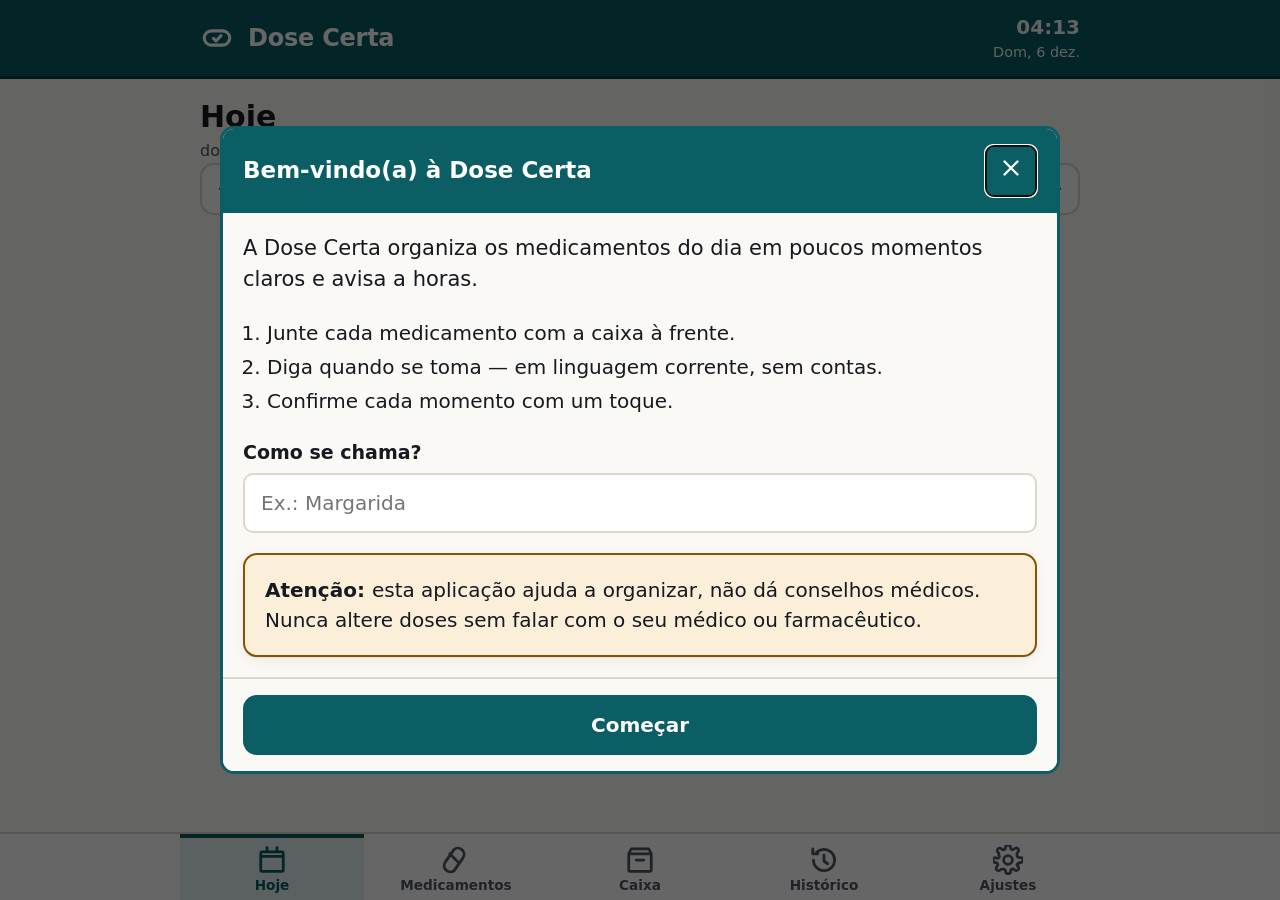
==== dose-certa/dose-certa-ficheiro-unico.html @ 28e6be39 "Renomeia a aplicação para Dose Certa O nome anterior, «A Horas», falava só do lembrete e deixava de " ====
<!doctype html>
<html lang="pt-PT" data-tamanho="grande" data-contraste="normal">
<head>
<meta charset="utf-8">
<meta name="viewport" content="width=device-width, initial-scale=1, viewport-fit=cover">
<title>Dose Certa — os medicamentos certos, à hora certa</title>
<meta name="description" content="Aplicação simples para organizar e lembrar a medicação diária. Feita para quem toma muitos medicamentos. Funciona sem internet e os dados nunca saem do dispositivo.">
<meta name="theme-color" content="#0B5E63">
<meta name="apple-mobile-web-app-capable" content="yes">
<meta name="apple-mobile-web-app-status-bar-style" content="black-translucent">
<meta name="apple-mobile-web-app-title" content="Dose Certa">
<meta name="mobile-web-app-capable" content="yes">
<link rel="icon" href="[data-uri]" type="image/svg+xml">
<style>
/* ==========================================================================
   Dose Certa — folha de estilos
   Desenhada para leitura fácil: texto grande, contraste alto, alvos amplos.
   ========================================================================== */

:root {
  --escala: 20px;

  --fundo: #FBF9F5;
  --superficie: #FFFFFF;
  --superficie-2: #F2EEE7;
  --texto: #16191F;
  --texto-suave: #4E5561;
  --linha: #DDD6CA;

  --marca: #0B5E63;
  --marca-clara: #E3F1F1;
  --marca-escura: #073F43;

  --ok: #1B6E3C;
  --ok-claro: #E1F2E7;
  --aviso: #8A5300;
  --aviso-claro: #FBEFD9;
  --erro: #A32218;
  --erro-claro: #FBE6E4;

  --manha: #C2650B;
  --meio: #1B6E3C;
  --tarde: #14548F;
  --noite: #5B3E9B;

  --raio: 14px;
  --toque: 60px;
  --sombra: 0 1px 2px rgba(20,25,35,.06), 0 4px 14px rgba(20,25,35,.06);
}

html[data-tamanho="normal"] { --escala: 18px; }
html[data-tamanho="grande"] { --escala: 20px; }
html[data-tamanho="enorme"] { --escala: 24px; --toque: 68px; }

html[data-contraste="alto"] {
  --fundo: #000000;
  --superficie: #0E0E0E;
  --superficie-2: #1C1C1C;
  --texto: #FFFFFF;
  --texto-suave: #E4E4E4;
  --linha: #6E6E6E;
  --marca: #FFD400;
  --marca-clara: #2A2400;
  --marca-escura: #FFE457;
  --ok: #4FE07A;
  --ok-claro: #06240F;
  --aviso: #FFC03A;
  --aviso-claro: #2A1F00;
  --erro: #FF8B80;
  --erro-claro: #2C0A07;
  --manha: #FFB25C;
  --meio: #4FE07A;
  --tarde: #7EC0FF;
  --noite: #C9A9FF;
  --sombra: none;
}

* { box-sizing: border-box; }

html { font-size: var(--escala); -webkit-text-size-adjust: 100%; }

body {
  margin: 0;
  padding: 0 0 6rem;
  background: var(--fundo);
  color: var(--texto);
  font-family: "Segoe UI", system-ui, -apple-system, "Helvetica Neue", Arial, sans-serif;
  font-size: 1rem;
  line-height: 1.5;
}

h1, h2, h3 { line-height: 1.2; margin: 0 0 .4em; font-weight: 700; }
h1 { font-size: 1.5rem; }
h2 { font-size: 1.25rem; }
h3 { font-size: 1.05rem; }
p { margin: 0 0 .8em; }

.conteudo { max-width: 46rem; margin: 0 auto; padding: 1rem; }

/* ---------- Cabeçalho ---------------------------------------------------- */

.topo {
  position: sticky; top: 0; z-index: 40;
  background: var(--marca); color: #fff;
  border-bottom: 3px solid var(--marca-escura);
}
html[data-contraste="alto"] .topo { background: #000; color: var(--marca); border-bottom-color: var(--marca); }

.topo__interior {
  max-width: 46rem; margin: 0 auto; padding: .6rem 1rem;
  display: flex; align-items: center; gap: .7rem;
}
.topo__marca { font-weight: 800; font-size: 1.2rem; letter-spacing: -.01em; white-space: nowrap; }
.topo__data { margin-left: auto; text-align: right; font-size: .72rem; opacity: .95; min-width: 0; }
.topo__data strong { display: block; font-size: 1rem; font-variant-numeric: tabular-nums; }
.topo__data span { display: block; overflow: hidden; text-overflow: ellipsis; white-space: nowrap; }
/* Na letra maior o cabeçalho não chega para a data; ela fica logo abaixo,
   por extenso, no corpo do ecrã. Mais vale escondê-la que cortá-la. */
html[data-tamanho="enorme"] .topo__data span { display: none; }

/* ---------- Navegação inferior ------------------------------------------- */

.navegacao {
  position: fixed; inset: auto 0 0 0; z-index: 50;
  background: var(--superficie);
  border-top: 2px solid var(--linha);
  padding-bottom: env(safe-area-inset-bottom);
}
.navegacao__interior {
  max-width: 46rem; margin: 0 auto;
  display: grid; grid-template-columns: repeat(5, 1fr);
}
.aba {
  appearance: none; border: 0; background: none; cursor: pointer;
  min-height: var(--toque); padding: .35rem .1rem;
  display: flex; flex-direction: column; align-items: center; justify-content: center; gap: .1rem;
  color: var(--texto-suave); font-size: .68rem; font-weight: 600; font-family: inherit;
  border-top: 4px solid transparent;
}
.aba svg { width: 1.5rem; height: 1.5rem; }
.aba[aria-selected="true"] { color: var(--marca); border-top-color: var(--marca); background: var(--marca-clara); }
.aba:focus-visible { outline: 3px solid var(--marca); outline-offset: -3px; }

/* ---------- Botões -------------------------------------------------------- */

.btn {
  appearance: none; font-family: inherit; font-size: 1rem; font-weight: 700;
  min-height: var(--toque); padding: .7rem 1.1rem;
  border-radius: var(--raio); border: 2px solid transparent;
  display: inline-flex; align-items: center; justify-content: center; gap: .5rem;
  cursor: pointer; text-decoration: none; line-height: 1.2;
}
.btn:focus-visible { outline: 3px solid var(--texto); outline-offset: 2px; }
.btn--principal { background: var(--marca); color: #fff; }
html[data-contraste="alto"] .btn--principal { background: var(--marca); color: #000; }
.btn--tomei { background: var(--ok); color: #fff; flex: 1; font-size: 1.1rem; }
html[data-contraste="alto"] .btn--tomei { background: var(--ok); color: #000; }
.btn--neutro { background: var(--superficie); color: var(--texto); border-color: var(--linha); }
.btn--perigo { background: var(--superficie); color: var(--erro); border-color: var(--erro); }
.btn--largo { width: 100%; }
.btn--pequeno { min-height: 2.6rem; padding: .4rem .8rem; font-size: .85rem; }
.btn[disabled] { opacity: .45; cursor: not-allowed; }

/* ---------- Cartões ------------------------------------------------------- */

.cartao {
  background: var(--superficie); border: 2px solid var(--linha);
  border-radius: var(--raio); padding: 1rem; margin-bottom: 1rem;
  box-shadow: var(--sombra);
}
.cartao--aviso { border-color: var(--aviso); background: var(--aviso-claro); }
.cartao--erro { border-color: var(--erro); background: var(--erro-claro); }
.cartao--ok { border-color: var(--ok); background: var(--ok-claro); }

/* ---------- Blocos de toma ------------------------------------------------ */

.bloco {
  border: 3px solid var(--linha); border-radius: var(--raio);
  background: var(--superficie); margin-bottom: 1.1rem; overflow: hidden;
  box-shadow: var(--sombra);
}
.bloco[data-periodo="manha"] { border-color: var(--manha); }
.bloco[data-periodo="meio"]  { border-color: var(--meio); }
.bloco[data-periodo="tarde"] { border-color: var(--tarde); }
.bloco[data-periodo="noite"] { border-color: var(--noite); }

.bloco__cabeca {
  display: flex; align-items: center; gap: .7rem; flex-wrap: wrap;
  padding: .7rem .9rem; color: #fff; background: var(--texto-suave);
}
html[data-contraste="alto"] .bloco__cabeca { color: #000; }
.bloco[data-periodo="manha"] .bloco__cabeca { background: var(--manha); }
.bloco[data-periodo="meio"]  .bloco__cabeca { background: var(--meio); }
.bloco[data-periodo="tarde"] .bloco__cabeca { background: var(--tarde); }
.bloco[data-periodo="noite"] .bloco__cabeca { background: var(--noite); }

.bloco__hora {
  flex: 0 0 auto; font-size: 1.5rem; font-weight: 800; font-variant-numeric: tabular-nums;
}
.bloco__identidade { flex: 1 1 9rem; min-width: 0; }
.bloco__titulo { font-weight: 700; font-size: .95rem; }
.bloco__sub { font-size: .75rem; opacity: .95; white-space: nowrap; }
.bloco__estado {
  flex: 0 0 auto; margin-left: auto; font-size: .75rem; font-weight: 700;
  text-align: right; white-space: nowrap;
}

.bloco--concluido { opacity: .62; }
.bloco--agora { box-shadow: 0 0 0 5px var(--marca-clara), var(--sombra); }

.bloco__corpo { padding: .3rem 1rem 1rem; }
.bloco__accoes { display: flex; gap: .6rem; flex-wrap: wrap; padding: 0 1rem 1rem; }

/* ---------- Linha de medicamento ------------------------------------------ */

.toma {
  display: flex; align-items: flex-start; gap: .8rem;
  padding: .8rem 0; border-bottom: 1px solid var(--linha);
}
.toma:last-child { border-bottom: 0; }
.toma__caixa {
  flex: 0 0 auto; width: 2.4rem; height: 2.4rem; margin-top: .1rem;
  border: 3px solid var(--linha); border-radius: 8px; background: var(--superficie);
  display: grid; place-items: center; cursor: pointer; padding: 0;
}
.toma__caixa[aria-pressed="true"] { background: var(--ok); border-color: var(--ok); color: #fff; }
html[data-contraste="alto"] .toma__caixa[aria-pressed="true"] { color: #000; }
.toma__caixa svg { width: 1.4rem; height: 1.4rem; }
.toma__info { flex: 1; min-width: 0; }
.toma__nome { font-weight: 700; font-size: 1.05rem; }
.toma__dose { color: var(--texto-suave); font-size: .9rem; }
.toma--feita .toma__nome { text-decoration: line-through; }
/* Na caixa semanal "posta" significa colocada no compartimento, não tomada. */
.toma--posta .toma__nome { color: var(--texto-suave); }
.toma--saltada .toma__nome { text-decoration: line-through; color: var(--erro); }

/* ---------- Etiquetas ----------------------------------------------------- */

.etiqueta {
  display: inline-flex; align-items: center; gap: .3rem;
  font-size: .75rem; font-weight: 700; padding: .18rem .55rem;
  border-radius: 999px; border: 2px solid var(--linha); background: var(--superficie-2);
  color: var(--texto); margin: .25rem .3rem 0 0; white-space: nowrap;
}
.etiqueta--caixa { border-color: var(--tarde); color: var(--tarde); background: transparent; }
.etiqueta--embalagem { border-color: var(--manha); color: var(--manha); background: transparent; }
.etiqueta--jejum { border-color: var(--erro); color: var(--erro); background: transparent; }
.etiqueta--aviso { border-color: var(--aviso); color: var(--aviso); background: transparent; }

/* ---------- Formulários --------------------------------------------------- */

.campo { margin-bottom: 1rem; }
.campo > label, .grupo__legenda {
  display: block; font-weight: 700; margin-bottom: .35rem; font-size: .95rem;
}
.campo__ajuda { font-size: .8rem; color: var(--texto-suave); margin: .25rem 0 0; }

input[type="text"], input[type="number"], input[type="time"], input[type="date"],
input[type="tel"], select, textarea {
  width: 100%; font-family: inherit; font-size: 1rem; color: var(--texto);
  background: var(--superficie); border: 2px solid var(--linha);
  border-radius: 10px; padding: .7rem .8rem; min-height: 3rem;
}
input:focus, select:focus, textarea:focus { outline: 3px solid var(--marca); outline-offset: 1px; border-color: var(--marca); }
textarea { min-height: 5rem; resize: vertical; }
fieldset { border: 2px solid var(--linha); border-radius: var(--raio); padding: .8rem; margin: 0 0 1rem; }
legend { font-weight: 700; padding: 0 .4rem; }

.opcoes { display: grid; gap: .5rem; }
.opcao {
  display: flex; align-items: flex-start; gap: .7rem; padding: .7rem;
  border: 2px solid var(--linha); border-radius: 10px; cursor: pointer; background: var(--superficie);
}
.opcao:has(input:checked) { border-color: var(--marca); background: var(--marca-clara); }
.opcao input { width: 1.4rem; height: 1.4rem; margin-top: .1rem; flex: 0 0 auto; accent-color: var(--marca); }
.opcao__texto { font-weight: 600; }
.opcao__nota { display: block; font-weight: 400; font-size: .82rem; color: var(--texto-suave); }

.linha-2 { display: grid; grid-template-columns: 1fr 1fr; gap: .8rem; }
@media (max-width: 30rem) { .linha-2 { grid-template-columns: 1fr; } }

.horas-lista { display: flex; flex-wrap: wrap; gap: .5rem; align-items: center; }
.horas-lista input[type="time"] { width: auto; min-width: 8.5rem; }

.dias { display: flex; flex-wrap: wrap; gap: .4rem; }
.dia {
  border: 2px solid var(--linha); border-radius: 10px; background: var(--superficie);
  padding: .5rem .7rem; font-weight: 700; cursor: pointer; font-family: inherit; font-size: .9rem;
  min-width: 3rem; min-height: 3rem;
}
.dia[aria-pressed="true"] { background: var(--marca); color: #fff; border-color: var(--marca); }
html[data-contraste="alto"] .dia[aria-pressed="true"] { color: #000; }

/* ---------- Caixa semanal ------------------------------------------------- */

.grelha-caixa { overflow-x: auto; }
.grelha-caixa table { border-collapse: collapse; width: 100%; min-width: 34rem; }
.grelha-caixa th, .grelha-caixa td {
  border: 2px solid var(--linha); padding: .5rem; text-align: center; font-size: .85rem;
}
.grelha-caixa th { background: var(--superficie-2); font-weight: 700; }
.grelha-caixa td:first-child, .grelha-caixa th:first-child { text-align: left; min-width: 11rem; }
.marca-caixa { font-weight: 800; font-size: 1.05rem; }

/* ---------- Diversos ------------------------------------------------------ */

.vazio { text-align: center; color: var(--texto-suave); padding: 2.5rem 1rem; }
.vazio svg { width: 4rem; height: 4rem; opacity: .35; margin-bottom: .5rem; }

.barra { height: 1.5rem; background: var(--superficie-2); border-radius: 999px; overflow: hidden; border: 2px solid var(--linha); }
.barra__parte { height: 100%; background: var(--ok); }

.estatisticas { display: grid; grid-template-columns: repeat(3, 1fr); gap: .7rem; }
.estatistica { text-align: center; padding: .8rem .4rem; border: 2px solid var(--linha); border-radius: var(--raio); background: var(--superficie); }
.estatistica__valor { font-size: 1.7rem; font-weight: 800; line-height: 1; }
.estatistica__rotulo { font-size: .75rem; color: var(--texto-suave); font-weight: 600; }

.oculto { display: none !important; }
.so-leitor {
  position: absolute; width: 1px; height: 1px; padding: 0; margin: -1px;
  overflow: hidden; clip: rect(0 0 0 0); white-space: nowrap; border: 0;
}

/* ---------- Janela modal --------------------------------------------------- */

dialog.modal {
  width: min(42rem, 94vw); max-height: 90vh; padding: 0;
  border: 3px solid var(--marca); border-radius: var(--raio);
  background: var(--fundo); color: var(--texto);
}
dialog.modal::backdrop { background: rgba(0,0,0,.6); }
.modal__cabeca {
  position: sticky; top: 0; background: var(--marca); color: #fff;
  padding: .8rem 1rem; display: flex; align-items: center; gap: .6rem;
}
html[data-contraste="alto"] .modal__cabeca { background: #000; color: var(--marca); border-bottom: 2px solid var(--marca); }
.modal__cabeca h2 { margin: 0; font-size: 1.15rem; }
.modal__fechar {
  margin-left: auto; background: none; border: 2px solid currentColor; color: inherit;
  border-radius: 8px; width: 2.6rem; height: 2.6rem; cursor: pointer; font-size: 1.2rem; font-family: inherit;
}
.modal__corpo { padding: 1rem; overflow-y: auto; }
.modal__rodape {
  position: sticky; bottom: 0; background: var(--fundo); border-top: 2px solid var(--linha);
  padding: .8rem 1rem; display: flex; gap: .6rem; flex-wrap: wrap;
}

/* ---------- Alerta em ecrã inteiro ---------------------------------------- */

.alarme {
  position: fixed; inset: 0; z-index: 100; background: var(--marca);
  color: #fff; display: flex; flex-direction: column; align-items: center; justify-content: center;
  text-align: center; padding: 2rem 1.2rem; gap: 1rem;
}
html[data-contraste="alto"] .alarme { background: #000; color: var(--marca); }
.alarme__hora { font-size: 3.4rem; font-weight: 800; line-height: 1; font-variant-numeric: tabular-nums; }
.alarme__titulo { font-size: 1.5rem; font-weight: 700; }
.alarme__lista { list-style: none; padding: 0; margin: .5rem 0; font-size: 1.15rem; font-weight: 600; }
.alarme__lista li { margin: .3rem 0; }
.alarme__accoes { display: flex; flex-direction: column; gap: .7rem; width: min(22rem, 100%); }
.alarme__accoes .btn { width: 100%; }

/* ---------- Aviso ligeiro (toast) ----------------------------------------- */

.aviso-flutuante {
  position: fixed; left: 50%; bottom: calc(var(--toque) + 1.4rem); transform: translateX(-50%);
  z-index: 90; background: var(--texto); color: var(--fundo);
  padding: .8rem 1.2rem; border-radius: 999px; font-weight: 700; font-size: .9rem;
  box-shadow: 0 6px 20px rgba(0,0,0,.25); max-width: 90vw; text-align: center;
}
html[data-contraste="alto"] .aviso-flutuante { border: 2px solid var(--marca); }

/* ---------- Impressão ------------------------------------------------------ */

@media print {
  .topo, .navegacao, .btn, .sem-impressao { display: none !important; }
  body { background: #fff; color: #000; padding: 0; font-size: 12pt; }
  .cartao, .bloco { break-inside: avoid; box-shadow: none; border-color: #000; }
  .grelha-caixa table { min-width: 0; }
  .grelha-caixa th, .grelha-caixa td { border-color: #000; }
}

@media (prefers-reduced-motion: no-preference) {
  .bloco--agora { animation: pulsar 2.4s ease-in-out infinite; }
  @keyframes pulsar {
    0%, 100% { box-shadow: 0 0 0 5px var(--marca-clara), var(--sombra); }
    50%      { box-shadow: 0 0 0 10px var(--marca-clara), var(--sombra); }
  }
}

/* ---------- Caixa semanal: grelha em ecrã largo, cartões por dia no telemóvel */

.caixa-dias { display: grid; gap: 0; }

@media (min-width: 48rem) {
  .caixa-dias { display: none; }
}
@media (max-width: 47.99rem) {
  .grelha-caixa { display: none; }
}
@media print {
  .caixa-dias { display: none !important; }
  .grelha-caixa { display: block !important; }
}

</style>
<!-- Gerado por construir-ficheiro-unico.mjs a partir de index.html, css/ e js/.
     Não editar à mão: as alterações pertencem aos ficheiros de origem. -->
</head>
<body>

<a class="so-leitor" href="#principal">Saltar para o conteúdo</a>

<header class="topo" id="topo"></header>

<main class="conteudo" id="principal" role="tabpanel" tabindex="-1"></main>

<nav class="navegacao" id="navegacao" aria-label="Ecrãs da aplicação"></nav>

<noscript>
  <div class="conteudo">
    <div class="cartao cartao--aviso">
      <h2>É preciso ativar o JavaScript</h2>
      <p>A Dose Certa funciona inteiramente dentro do navegador, por isso precisa de JavaScript ativo.
         Ative-o nas definições e volte a abrir esta página.</p>
    </div>
  </div>
</noscript>

<script>
(function () {
'use strict';

/* ===== js/dados.js ===== */
/* ==========================================================================
   dados.js — modelo, persistência local e utilitários de data
   Tudo fica no dispositivo (localStorage). Não há servidor nem contas.
   ========================================================================== */

const CHAVE = 'dose-certa.v1';

// A aplicação chamou-se «A Horas» antes de passar a «Dose Certa». Quem já tinha
// dados sob a chave antiga não os deve perder na mudança de nome.
const CHAVE_ANTERIOR = 'a-horas.v1';

const DIAS_CURTOS = ['Dom', '2ª', '3ª', '4ª', '5ª', '6ª', 'Sáb'];
const DIAS_LONGOS = ['domingo', 'segunda-feira', 'terça-feira', 'quarta-feira',
                            'quinta-feira', 'sexta-feira', 'sábado'];
const MESES = ['janeiro', 'fevereiro', 'março', 'abril', 'maio', 'junho', 'julho',
                      'agosto', 'setembro', 'outubro', 'novembro', 'dezembro'];
const MESES_CURTOS = ['jan.', 'fev.', 'mar.', 'abr.', 'mai.', 'jun.',
                             'jul.', 'ago.', 'set.', 'out.', 'nov.', 'dez.'];

const FORMAS = [
  { id: 'comprimido', rotulo: 'Comprimido' },
  { id: 'capsula', rotulo: 'Cápsula' },
  { id: 'saqueta', rotulo: 'Saqueta / pó' },
  { id: 'gotas', rotulo: 'Gotas' },
  { id: 'xarope', rotulo: 'Xarope' },
  { id: 'injeccao', rotulo: 'Injeção' },
  { id: 'inalador', rotulo: 'Inalador' },
  { id: 'adesivo', rotulo: 'Adesivo / penso' },
  { id: 'pomada', rotulo: 'Pomada / creme' },
  { id: 'outro', rotulo: 'Outro' },
];

const INSTRUCOES = [
  { id: 'indiferente', rotulo: 'Indiferente às refeições', curta: '' },
  { id: 'jejum', rotulo: 'Em jejum (estômago vazio)', curta: 'Em jejum' },
  { id: 'antes', rotulo: 'Antes de comer', curta: 'Antes de comer' },
  { id: 'durante', rotulo: 'Durante ou logo após a refeição', curta: 'Com comida' },
  { id: 'depois', rotulo: 'Depois de comer', curta: 'Depois de comer' },
];

const REFEICOES = [
  { id: 'pequenoAlmoco', rotulo: 'Pequeno-almoço' },
  { id: 'almoco', rotulo: 'Almoço' },
  { id: 'lanche', rotulo: 'Lanche' },
  { id: 'jantar', rotulo: 'Jantar' },
  { id: 'deitar', rotulo: 'Ao deitar' },
];

/* -------------------------------------------------------------------------
   Configuração inicial
   ------------------------------------------------------------------------- */

function configPorOmissao() {
  return {
    nome: '',
    refeicoes: {
      pequenoAlmoco: '08:00',
      almoco: '13:00',
      lanche: '16:30',
      jantar: '20:00',
      deitar: '23:00',
    },
    janelaAgrupamentoMin: 20,   // tomas até 20 min de distância juntam-se num bloco
    toleranciaAtrasoMin: 60,    // depois disto a toma conta como falhada
    avisoAntecedenciaMin: 0,    // avisar N minutos antes da hora
    tamanhoLetra: 'grande',
    contraste: 'normal',
    voz: true,
    som: true,
    avisoStockDias: 7,
    cuidador: { nome: '', telefone: '' },
    ultimaVersaoVista: 1,
  };
}

/* -------------------------------------------------------------------------
   Estado em memória
   ------------------------------------------------------------------------- */

const estado = {
  config: configPorOmissao(),
  medicamentos: [],
  registos: {},      // { 'AAAA-MM-DD': { 'idMed@HH:MM': { estado, hora, unidades } } }
  preparacoes: {},   // { 'AAAA-MM-DD': { idMed: true } }  — caixa semanal já enchida
};

const ouvintes = new Set();

function aoMudar(fn) { ouvintes.add(fn); return () => ouvintes.delete(fn); }

function notificar() { ouvintes.forEach((fn) => fn()); }

function guardar() {
  try {
    localStorage.setItem(CHAVE, JSON.stringify({
      versao: 1,
      config: estado.config,
      medicamentos: estado.medicamentos,
      registos: estado.registos,
      preparacoes: estado.preparacoes,
    }));
  } catch (erro) {
    console.error('Não foi possível guardar os dados', erro);
    alert('Não foi possível guardar os dados neste dispositivo. '
        + 'Verifique se o armazenamento do navegador está disponível.');
  }
  notificar();
}

/** Move os dados da chave antiga para a actual, uma única vez. */
function migrarChaveAnterior() {
  try {
    if (localStorage.getItem(CHAVE) !== null) return;
    const antigo = localStorage.getItem(CHAVE_ANTERIOR);
    if (antigo === null) return;
    localStorage.setItem(CHAVE, antigo);
    localStorage.removeItem(CHAVE_ANTERIOR);
  } catch { /* sem armazenamento não há nada a migrar */ }
}

function carregar() {
  try {
    migrarChaveAnterior();
    const bruto = localStorage.getItem(CHAVE);
    if (!bruto) return false;
    const dados = JSON.parse(bruto);
    estado.config = { ...configPorOmissao(), ...(dados.config || {}) };
    estado.config.refeicoes = { ...configPorOmissao().refeicoes, ...(dados.config?.refeicoes || {}) };
    estado.config.cuidador = { ...configPorOmissao().cuidador, ...(dados.config?.cuidador || {}) };
    estado.medicamentos = Array.isArray(dados.medicamentos) ? dados.medicamentos : [];
    estado.registos = dados.registos || {};
    estado.preparacoes = dados.preparacoes || {};
    return true;
  } catch (erro) {
    console.error('Dados guardados ilegíveis', erro);
    return false;
  }
}

function importar(dados) {
  if (!dados || typeof dados !== 'object' || !Array.isArray(dados.medicamentos)) {
    throw new Error('Ficheiro inválido: não parece uma cópia de segurança da Dose Certa.');
  }
  estado.config = { ...configPorOmissao(), ...(dados.config || {}) };
  estado.config.refeicoes = { ...configPorOmissao().refeicoes, ...(dados.config?.refeicoes || {}) };
  estado.config.cuidador = { ...configPorOmissao().cuidador, ...(dados.config?.cuidador || {}) };
  estado.medicamentos = dados.medicamentos;
  estado.registos = dados.registos || {};
  estado.preparacoes = dados.preparacoes || {};
  guardar();
}

function exportar() {
  return {
    aplicacao: 'Dose Certa',
    versao: 1,
    exportadoEm: new Date().toISOString(),
    config: estado.config,
    medicamentos: estado.medicamentos,
    registos: estado.registos,
    preparacoes: estado.preparacoes,
  };
}

function apagarTudo() {
  localStorage.removeItem(CHAVE);
  localStorage.removeItem(CHAVE_ANTERIOR);
  estado.config = configPorOmissao();
  estado.medicamentos = [];
  estado.registos = {};
  estado.preparacoes = {};
  notificar();
}

/* -------------------------------------------------------------------------
   Medicamentos
   ------------------------------------------------------------------------- */

function novoId() {
  return 'm' + Date.now().toString(36) + Math.random().toString(36).slice(2, 7);
}

function medicamentoVazio() {
  return {
    id: novoId(),
    nome: '',
    dosagem: '',
    forma: 'comprimido',
    quantidadePorToma: 1,
    regime: { tipo: 'horas', horas: ['08:00'], intervaloHoras: 8, horaInicio: '08:00',
              refeicoes: [], desvioMin: -30, diasSemana: [0, 1, 2, 3, 4, 5, 6], cadaNDias: 1 },
    instrucoes: 'indiferente',
    naCaixaSemanal: false,
    stock: { unidades: null, alertaUnidades: null },
    inicio: hojeISO(),
    fim: '',
    activo: true,
    motivo: '',
    medico: '',
    notas: '',
    criadoEm: new Date().toISOString(),
  };
}

function obterMedicamento(id) {
  return estado.medicamentos.find((m) => m.id === id) || null;
}

function gravarMedicamento(med) {
  const indice = estado.medicamentos.findIndex((m) => m.id === med.id);
  if (indice >= 0) estado.medicamentos[indice] = med;
  else estado.medicamentos.push(med);
  guardar();
}

function removerMedicamento(id) {
  estado.medicamentos = estado.medicamentos.filter((m) => m.id !== id);
  guardar();
}

/* -------------------------------------------------------------------------
   Registos de tomas
   ------------------------------------------------------------------------- */

function chaveToma(idMed, hora) { return `${idMed}@${hora}`; }

function obterRegisto(dataISO, idMed, hora) {
  return estado.registos[dataISO]?.[chaveToma(idMed, hora)] || null;
}

/**
 * Marca uma toma. `situacao` é 'tomada', 'saltada' ou null (repõe por marcar).
 * Ao confirmar uma toma, desconta o stock; ao desmarcar, devolve-o.
 */
function marcarToma(dataISO, idMed, hora, situacao) {
  const med = obterMedicamento(idMed);
  if (!med) return;
  if (!estado.registos[dataISO]) estado.registos[dataISO] = {};
  const dia = estado.registos[dataISO];
  const chave = chaveToma(idMed, hora);
  const anterior = dia[chave];

  // Devolve stock se a toma anterior o tinha descontado.
  if (anterior?.estado === 'tomada' && typeof anterior.unidades === 'number'
      && typeof med.stock?.unidades === 'number') {
    med.stock.unidades = Math.round((med.stock.unidades + anterior.unidades) * 100) / 100;
  }

  if (!situacao) {
    delete dia[chave];
  } else {
    const registo = { estado: situacao, hora: new Date().toISOString() };
    if (situacao === 'tomada' && typeof med.stock?.unidades === 'number') {
      const gasto = Number(med.quantidadePorToma) || 0;
      med.stock.unidades = Math.round(Math.max(0, med.stock.unidades - gasto) * 100) / 100;
      registo.unidades = gasto;
    }
    dia[chave] = registo;
  }
  if (Object.keys(dia).length === 0) delete estado.registos[dataISO];
  guardar();
}

function marcarPreparacao(dataISO, idMed, preparado) {
  if (!estado.preparacoes[dataISO]) estado.preparacoes[dataISO] = {};
  if (preparado) estado.preparacoes[dataISO][idMed] = true;
  else delete estado.preparacoes[dataISO][idMed];
  if (Object.keys(estado.preparacoes[dataISO]).length === 0) delete estado.preparacoes[dataISO];
  guardar();
}

/* -------------------------------------------------------------------------
   Datas — sempre em hora local, nunca UTC (evita saltos de dia)
   ------------------------------------------------------------------------- */

function paraISO(data) {
  const a = data.getFullYear();
  const m = String(data.getMonth() + 1).padStart(2, '0');
  const d = String(data.getDate()).padStart(2, '0');
  return `${a}-${m}-${d}`;
}

function deISO(iso) {
  const [a, m, d] = iso.split('-').map(Number);
  return new Date(a, m - 1, d);
}

function hojeISO() { return paraISO(new Date()); }

function somarDias(iso, n) {
  const data = deISO(iso);
  data.setDate(data.getDate() + n);
  return paraISO(data);
}

function diferencaDias(isoA, isoB) {
  return Math.round((deISO(isoB) - deISO(isoA)) / 86400000);
}

/** Forma curta, para o cabeçalho: «6ª, 28 ago.». A longa fica no corpo do ecrã. */
function dataCurta(iso) {
  const d = deISO(iso);
  return `${DIAS_CURTOS[d.getDay()]}, ${d.getDate()} ${MESES_CURTOS[d.getMonth()]}`;
}

function dataPorExtenso(iso) {
  const d = deISO(iso);
  return `${DIAS_LONGOS[d.getDay()]}, ${d.getDate()} de ${MESES[d.getMonth()]}`;
}

function minutosDeHora(hhmm) {
  const [h, m] = String(hhmm).split(':').map(Number);
  return (h || 0) * 60 + (m || 0);
}

function horaDeMinutos(minutos) {
  const total = ((Math.round(minutos) % 1440) + 1440) % 1440;
  const h = String(Math.floor(total / 60)).padStart(2, '0');
  const m = String(total % 60).padStart(2, '0');
  return `${h}:${m}`;
}

function minutosAgora() {
  const agora = new Date();
  return agora.getHours() * 60 + agora.getMinutes();
}

/* ===== js/ui.js ===== */
/* ==========================================================================
   ui.js — pequenos auxiliares de interface (sem dependências externas)
   ========================================================================== */

/** Cria um elemento. `props.texto` escreve texto seguro; nunca usamos innerHTML com dados. */
function el(etiqueta, props = {}, filhos = []) {
  const nodo = document.createElement(etiqueta);
  Object.entries(props).forEach(([chave, valor]) => {
    if (valor === null || valor === undefined || valor === false) return;
    if (chave === 'texto') nodo.textContent = valor;
    else if (chave === 'classe') nodo.className = valor;
    else if (chave === 'ao') Object.entries(valor).forEach(([ev, fn]) => nodo.addEventListener(ev, fn));
    else if (chave === 'dados') Object.entries(valor).forEach(([d, v]) => { nodo.dataset[d] = v; });
    else if (chave in nodo && chave !== 'list') nodo[chave] = valor;
    else nodo.setAttribute(chave, valor);
  });
  (Array.isArray(filhos) ? filhos : [filhos]).forEach((filho) => {
    if (filho === null || filho === undefined || filho === false) return;
    nodo.append(filho.nodeType ? filho : document.createTextNode(String(filho)));
  });
  return nodo;
}

function limpar(nodo) { while (nodo.firstChild) nodo.firstChild.remove(); }

/* -------------------------------------------------------------------------
   Ícones (SVG traçado, herdam a cor do texto)
   ------------------------------------------------------------------------- */

/* Cada ícone é um traçado, ou uma lista deles quando precisa de mais que um. */
const CAMINHOS = {
  marca: ['M8 7h8a5 5 0 0 1 0 10H8A5 5 0 0 1 8 7z', 'M9.5 12.3l1.8 1.8 3.5-3.7'],
  hoje: 'M8 2v3M16 2v3M3.5 9h17M4 5.5h16a1 1 0 011 1V20a1 1 0 01-1 1H4a1 1 0 01-1-1V6.5a1 1 0 011-1z',
  comprimido: 'M10.5 3.5a5 5 0 017 7l-7 10a5 5 0 01-7-7z M7 7l7 7',
  caixa: 'M3 7h18v13a1 1 0 01-1 1H4a1 1 0 01-1-1zM3 7l2-4h14l2 4M9 12h6',
  historico: 'M12 8v5l3 2M3.5 12a8.5 8.5 0 108.5-8.5A8.4 8.4 0 006 6M3 3v4h4',
  ajustes: 'M12 15.5a3.5 3.5 0 100-7 3.5 3.5 0 000 7z M19.4 15a1.6 1.6 0 00.3 1.8l.1.1a2 2 0 11-2.8 2.8l-.1-.1a1.6 1.6 0 00-1.8-.3 1.6 1.6 0 00-1 1.5V21a2 2 0 11-4 0v-.1A1.6 1.6 0 008 19.4a1.6 1.6 0 00-1.8.3l-.1.1a2 2 0 11-2.8-2.8l.1-.1a1.6 1.6 0 00.3-1.8 1.6 1.6 0 00-1.5-1H2a2 2 0 110-4h.1A1.6 1.6 0 004.6 8a1.6 1.6 0 00-.3-1.8l-.1-.1a2 2 0 112.8-2.8l.1.1a1.6 1.6 0 001.8.3H9a1.6 1.6 0 001-1.5V2a2 2 0 114 0v.1a1.6 1.6 0 001 1.5 1.6 1.6 0 001.8-.3l.1-.1a2 2 0 112.8 2.8l-.1.1a1.6 1.6 0 00-.3 1.8V9a1.6 1.6 0 001.5 1H22a2 2 0 110 4h-.1a1.6 1.6 0 00-1.5 1z',
  visto: 'M4 12.5l5.5 5.5L20 6.5',
  cruz: 'M6 6l12 12M18 6L6 18',
  mais: 'M12 5v14M5 12h14',
  relogio: 'M12 7v5l3 2M21 12a9 9 0 11-18 0 9 9 0 0118 0z',
  aviso: 'M12 9v5M12 17.5v.5M10.3 3.9L2.5 17.4A2 2 0 004.2 20.5h15.6a2 2 0 001.7-3.1L13.7 3.9a2 2 0 00-3.4 0z',
  imprimir: 'M6 9V3h12v6M6 18H4a1 1 0 01-1-1v-6a1 1 0 011-1h16a1 1 0 011 1v6a1 1 0 01-1 1h-2M6 14h12v7H6z',
  descarregar: 'M12 3v12M7 11l5 5 5-5M4 20h16',
  lapis: 'M4 20h4L19.5 8.5a2.1 2.1 0 00-3-3L5 17v3z',
  caixote: 'M4 7h16M9 7V4h6v3M6 7l1 13h10l1-13M10 11v6M14 11v6',
  frasco: 'M9 3h6v4l3.6 9.6A3 3 0 0115.8 21H8.2a3 3 0 01-2.8-4.4L9 7z M7 14h10',
};

function icone(nome, tamanho) {
  const svg = document.createElementNS('http://www.w3.org/2000/svg', 'svg');
  svg.setAttribute('viewBox', '0 0 24 24');
  svg.setAttribute('fill', 'none');
  svg.setAttribute('stroke', 'currentColor');
  svg.setAttribute('stroke-width', '2.2');
  svg.setAttribute('stroke-linecap', 'round');
  svg.setAttribute('stroke-linejoin', 'round');
  svg.setAttribute('aria-hidden', 'true');
  if (tamanho) { svg.style.width = tamanho; svg.style.height = tamanho; }
  const tracos = CAMINHOS[nome] || CAMINHOS.comprimido;
  (Array.isArray(tracos) ? tracos : [tracos]).forEach((d) => {
    const caminho = document.createElementNS('http://www.w3.org/2000/svg', 'path');
    caminho.setAttribute('d', d);
    svg.append(caminho);
  });
  return svg;
}

/* -------------------------------------------------------------------------
   Avisos ligeiros
   ------------------------------------------------------------------------- */

let temporizadorAviso = null;

function avisar(mensagem) {
  document.querySelector('.aviso-flutuante')?.remove();
  const nodo = el('div', { classe: 'aviso-flutuante', role: 'status', texto: mensagem });
  document.body.append(nodo);
  clearTimeout(temporizadorAviso);
  temporizadorAviso = setTimeout(() => nodo.remove(), 3600);
}

/* -------------------------------------------------------------------------
   Janela modal reutilizável
   ------------------------------------------------------------------------- */

function abrirModal({ titulo, corpo, accoes = [], aoFechar }) {
  document.querySelector('dialog.modal')?.remove();

  const janela = el('dialog', { classe: 'modal', 'aria-label': titulo });
  const fechar = () => { janela.close(); };

  const cabeca = el('div', { classe: 'modal__cabeca' }, [
    el('h2', { texto: titulo }),
    el('button', { classe: 'modal__fechar', type: 'button', 'aria-label': 'Fechar',
                   ao: { click: fechar } }, [icone('cruz', '1.3rem')]),
  ]);

  const corpoNodo = el('div', { classe: 'modal__corpo' }, [corpo]);
  const rodape = accoes.length
    ? el('div', { classe: 'modal__rodape' }, accoes.map((accao) => el('button', {
        classe: `btn ${accao.classe || 'btn--neutro'}${accao.largo ? ' btn--largo' : ''}`,
        type: 'button',
        texto: accao.rotulo,
        ao: { click: () => accao.aoClicar?.(fechar) },
      })))
    : null;

  janela.append(cabeca, corpoNodo, rodape || document.createComment(''));
  janela.addEventListener('close', () => { janela.remove(); aoFechar?.(); });
  document.body.append(janela);
  janela.showModal();
  return { janela, fechar };
}

function confirmar({ titulo, mensagem, rotuloConfirmar = 'Confirmar', perigo = false }) {
  return new Promise((resolve) => {
    let decidido = false;
    abrirModal({
      titulo,
      corpo: el('p', { texto: mensagem, style: 'font-size:1.05rem' }),
      accoes: [
        { rotulo: 'Cancelar', classe: 'btn--neutro', aoClicar: (fechar) => { fechar(); } },
        { rotulo: rotuloConfirmar, classe: perigo ? 'btn--perigo' : 'btn--principal',
          aoClicar: (fechar) => { decidido = true; fechar(); } },
      ],
      aoFechar: () => resolve(decidido),
    });
  });
}

/* -------------------------------------------------------------------------
   Descarregar ficheiros
   ------------------------------------------------------------------------- */

function descarregar(nomeFicheiro, conteudo, tipo = 'text/plain;charset=utf-8') {
  const blob = new Blob([conteudo], { type: tipo });
  const url = URL.createObjectURL(blob);
  const ligacao = el('a', { href: url, download: nomeFicheiro });
  document.body.append(ligacao);
  ligacao.click();
  ligacao.remove();
  setTimeout(() => URL.revokeObjectURL(url), 4000);
}

/* ===== js/horarios.js ===== */
/* ==========================================================================
   horarios.js — transforma posologias em horas concretas e agrupa-as em blocos
   ========================================================================== */



/* -------------------------------------------------------------------------
   Que horas tem este medicamento neste dia?
   ------------------------------------------------------------------------- */

function activoNoDia(med, dataISO) {
  if (!med.activo) return false;
  if (med.inicio && dataISO < med.inicio) return false;
  if (med.fim && dataISO > med.fim) return false;

  const r = med.regime || {};
  if (r.tipo === 'sos') return false;              // só a pedido, não entra na rotina

  const diaSemana = deISO(dataISO).getDay();
  if (r.tipo === 'semanal') {
    return Array.isArray(r.diasSemana) && r.diasSemana.includes(diaSemana);
  }
  if (r.tipo === 'ciclo') {
    const n = Math.max(1, Number(r.cadaNDias) || 1);
    const base = med.inicio || dataISO;
    return ((diferencaDias(base, dataISO) % n) + n) % n === 0;
  }
  if (Array.isArray(r.diasSemana) && r.diasSemana.length && r.diasSemana.length < 7) {
    return r.diasSemana.includes(diaSemana);
  }
  return true;
}

/** Devolve as horas ('HH:MM') deste medicamento no dia indicado, ordenadas. */
function horasDoMedicamento(med, dataISO) {
  if (!activoNoDia(med, dataISO)) return [];
  const r = med.regime || {};
  const refeicoesConfig = estado.config.refeicoes;
  let horas = [];

  switch (r.tipo) {
    case 'intervalo': {
      const passo = Math.max(1, Number(r.intervaloHoras) || 8);
      const inicio = minutosDeHora(r.horaInicio || '08:00');
      for (let m = inicio; m < inicio + 1440; m += passo * 60) horas.push(horaDeMinutos(m));
      break;
    }
    case 'refeicoes': {
      const desvio = Number(r.desvioMin) || 0;
      (r.refeicoes || []).forEach((idRefeicao) => {
        const base = refeicoesConfig[idRefeicao];
        if (base) horas.push(horaDeMinutos(minutosDeHora(base) + desvio));
      });
      break;
    }
    case 'semanal':
    case 'ciclo':
    case 'horas':
    default:
      horas = [...(r.horas || [])];
      break;
  }

  return [...new Set(horas)].sort((a, b) => minutosDeHora(a) - minutosDeHora(b));
}

/** Descrição legível da posologia, para listagens e impressões. */
function descreverRegime(med) {
  const r = med.regime || {};
  switch (r.tipo) {
    case 'intervalo':
      return `De ${r.intervaloHoras} em ${r.intervaloHoras} horas, a começar às ${r.horaInicio}`;
    case 'refeicoes': {
      const nomes = (r.refeicoes || [])
        .map((id) => REFEICOES.find((x) => x.id === id)?.rotulo.toLowerCase())
        .filter(Boolean);
      const d = Number(r.desvioMin) || 0;
      const quando = d === 0 ? 'À hora d' : d < 0 ? `${Math.abs(d)} min antes d` : `${d} min depois d`;
      const lista = nomes.length > 1
        ? nomes.slice(0, -1).join(', ') + ' e ' + nomes.slice(-1)
        : (nomes[0] || '—');
      return `${quando}o ${lista}`;
    }
    case 'semanal': {
      const dias = (r.diasSemana || []).map((d) => ['domingo', 'segunda', 'terça', 'quarta',
        'quinta', 'sexta', 'sábado'][d]);
      return `${(r.horas || []).join(', ')} — ${dias.join(', ') || 'sem dias definidos'}`;
    }
    case 'ciclo':
      return `${(r.horas || []).join(', ')} — de ${r.cadaNDias} em ${r.cadaNDias} dias`;
    case 'sos':
      return 'Apenas em caso de necessidade (SOS)';
    default:
      return (r.horas || []).join(', ') || '—';
  }
}

function rotuloForma(id) {
  return FORMAS.find((f) => f.id === id)?.rotulo || 'Comprimido';
}

function instrucaoCurta(id) {
  return INSTRUCOES.find((i) => i.id === id)?.curta || '';
}

/* -------------------------------------------------------------------------
   Tomas do dia e agrupamento em blocos
   ------------------------------------------------------------------------- */

/** Lista plana de tomas do dia: uma entrada por medicamento e hora. */
function tomasDoDia(dataISO) {
  const tomas = [];
  estado.medicamentos.forEach((med) => {
    horasDoMedicamento(med, dataISO).forEach((hora) => {
      const registo = obterRegisto(dataISO, med.id, hora);
      tomas.push({
        med,
        hora,
        minutos: minutosDeHora(hora),
        estado: registo?.estado || 'pendente',
        confirmadoEm: registo?.hora || null,
      });
    });
  });
  return tomas.sort((a, b) => a.minutos - b.minutos || a.med.nome.localeCompare(b.med.nome, 'pt'));
}

function periodoDe(minutos) {
  if (minutos < 11 * 60) return 'manha';
  if (minutos < 15 * 60) return 'meio';
  if (minutos < 19 * 60) return 'tarde';
  return 'noite';
}

/** Nome amigável para um bloco, ancorado nas refeições configuradas. */
function nomearBloco(minutos) {
  const refeicoes = estado.config.refeicoes;
  let melhor = null;
  REFEICOES.forEach(({ id, rotulo }) => {
    const base = refeicoes[id];
    if (!base) return;
    const distancia = minutos - minutosDeHora(base);
    if (Math.abs(distancia) <= 40 && (!melhor || Math.abs(distancia) < Math.abs(melhor.distancia))) {
      melhor = { rotulo, distancia, id };
    }
  });
  if (!melhor) {
    const p = periodoDe(minutos);
    return { titulo: p === 'manha' ? 'De manhã' : p === 'meio' ? 'A meio do dia'
                     : p === 'tarde' ? 'Da parte da tarde' : 'À noite', ancora: null };
  }
  if (melhor.id === 'deitar') return { titulo: 'Ao deitar', ancora: 'deitar' };
  const d = Math.round(melhor.distancia);
  if (d <= -10) return { titulo: `${Math.abs(d)} min antes do ${melhor.rotulo.toLowerCase()}`, ancora: melhor.id };
  if (d >= 10) return { titulo: `${d} min depois do ${melhor.rotulo.toLowerCase()}`, ancora: melhor.id };
  return { titulo: `Ao ${melhor.rotulo.toLowerCase()}`, ancora: melhor.id };
}

/**
 * Agrupa as tomas em blocos: tomas com horas próximas (dentro da janela
 * configurada) passam a ser um único momento. É isto que reduz vinte avisos
 * soltos a cinco ou seis momentos claros no dia.
 */
function blocosDoDia(dataISO) {
  const tomas = tomasDoDia(dataISO);
  const janela = Math.max(0, Number(estado.config.janelaAgrupamentoMin) || 0);
  const blocos = [];

  tomas.forEach((toma) => {
    const ultimo = blocos[blocos.length - 1];
    if (ultimo && toma.minutos - ultimo.minutos <= janela) {
      ultimo.tomas.push(toma);
    } else {
      blocos.push({ minutos: toma.minutos, hora: toma.hora, tomas: [toma] });
    }
  });

  return blocos.map((bloco) => {
    const nome = nomearBloco(bloco.minutos);
    const pendentes = bloco.tomas.filter((t) => t.estado === 'pendente');
    const tomadas = bloco.tomas.filter((t) => t.estado === 'tomada');
    const saltadas = bloco.tomas.filter((t) => t.estado === 'saltada');
    return {
      ...bloco,
      id: `${dataISO}#${bloco.hora}`,
      periodo: periodoDe(bloco.minutos),
      titulo: nome.titulo,
      ancora: nome.ancora,
      pendentes, tomadas, saltadas,
      concluido: pendentes.length === 0,
    };
  });
}

/* -------------------------------------------------------------------------
   Situação de cada bloco face à hora actual
   ------------------------------------------------------------------------- */

function situacaoDoBloco(bloco, dataISO) {
  const hojeISO = paraISO(new Date());
  if (bloco.concluido) return 'concluido';
  if (dataISO > hojeISO) return 'futuro';
  if (dataISO < hojeISO) return 'atrasado';
  const agora = minutosAgora();
  const tolerancia = Number(estado.config.toleranciaAtrasoMin) || 60;
  if (agora < bloco.minutos - 30) return 'futuro';
  if (agora <= bloco.minutos + tolerancia) return 'agora';
  return 'atrasado';
}

/* -------------------------------------------------------------------------
   Conflitos e avisos de segurança (organização, não aconselhamento clínico)
   ------------------------------------------------------------------------- */

function avisosDoBloco(bloco) {
  const avisos = [];
  const jejum = bloco.tomas.filter((t) => t.med.instrucoes === 'jejum');
  const comComida = bloco.tomas.filter((t) => t.med.instrucoes === 'durante' || t.med.instrucoes === 'depois');
  if (jejum.length && comComida.length) {
    avisos.push('Este momento junta medicamentos em jejum com outros que pedem comida. '
      + 'Confirme com o médico ou farmacêutico se podem ficar à mesma hora.');
  }
  return avisos;
}

/* -------------------------------------------------------------------------
   Stock
   ------------------------------------------------------------------------- */

/** Unidades consumidas por dia, em média (usa os próximos 28 dias). */
function consumoDiario(med) {
  const hoje = new Date();
  let total = 0;
  for (let i = 0; i < 28; i += 1) {
    const d = new Date(hoje); d.setDate(d.getDate() + i);
    total += horasDoMedicamento(med, paraISO(d)).length * (Number(med.quantidadePorToma) || 0);
  }
  return total / 28;
}

function diasDeStock(med) {
  const unidades = med.stock?.unidades;
  if (typeof unidades !== 'number' || Number.isNaN(unidades)) return null;
  const consumo = consumoDiario(med);
  if (consumo <= 0) return null;
  return Math.floor(unidades / consumo);
}

function alertasDeStock() {
  const limite = Number(estado.config.avisoStockDias) || 7;
  return estado.medicamentos
    .filter((m) => m.activo)
    .map((m) => ({ med: m, dias: diasDeStock(m) }))
    .filter((x) => x.dias !== null && x.dias <= limite)
    .sort((a, b) => a.dias - b.dias);
}

/* -------------------------------------------------------------------------
   Adesão
   ------------------------------------------------------------------------- */

function adesaoNoPeriodo(dataInicioISO, dataFimISO) {
  let previstas = 0; let tomadas = 0; let saltadas = 0;
  let iso = dataInicioISO;
  const hoje = paraISO(new Date());
  while (iso <= dataFimISO) {
    tomasDoDia(iso).forEach((t) => {
      // No dia de hoje só contam as tomas cuja hora já passou.
      if (iso === hoje && t.minutos > minutosAgora()) return;
      previstas += 1;
      if (t.estado === 'tomada') tomadas += 1;
      if (t.estado === 'saltada') saltadas += 1;
    });
    const d = deISO(iso); d.setDate(d.getDate() + 1);
    iso = paraISO(d);
  }
  const falhadas = previstas - tomadas - saltadas;
  return {
    previstas, tomadas, saltadas, falhadas,
    percentagem: previstas ? Math.round((tomadas / previstas) * 100) : null,
  };
}

/* -------------------------------------------------------------------------
   Exportação para o calendário do telemóvel (.ics)
   Dá alarmes ao nível do sistema operativo, mesmo com a aplicação fechada.
   ------------------------------------------------------------------------- */

function escaparICS(texto) {
  return String(texto).replace(/\\/g, '\\\\').replace(/;/g, '\\;')
    .replace(/,/g, '\\,').replace(/\r?\n/g, '\\n');
}

function carimboUTC(data) {
  return data.toISOString().replace(/[-:]/g, '').replace(/\.\d{3}/, '');
}

function dataLocalICS(iso, hhmm) {
  return `${iso.replace(/-/g, '')}T${hhmm.replace(':', '')}00`;
}

function gerarICS({ dias = 90 } = {}) {
  const agora = new Date();
  const hoje = paraISO(agora);
  const antecedencia = Math.max(0, Number(estado.config.avisoAntecedenciaMin) || 0);
  const linhas = [
    'BEGIN:VCALENDAR', 'VERSION:2.0', 'PRODID:-//Dose Certa//PT', 'CALSCALE:GREGORIAN',
    'METHOD:PUBLISH', 'X-WR-CALNAME:Dose Certa — medicação',
  ];

  estado.medicamentos.filter((m) => m.activo && m.regime?.tipo !== 'sos').forEach((med) => {
    // Uma série por hora distinta, repetida diariamente (ou nos dias aplicáveis).
    const horasBase = new Set();
    for (let i = 0; i < 14; i += 1) {
      const d = new Date(agora); d.setDate(d.getDate() + i);
      horasDoMedicamento(med, paraISO(d)).forEach((h) => horasBase.add(h));
    }
    const fim = new Date(agora); fim.setDate(fim.getDate() + dias);
    const ate = carimboUTC(fim);

    [...horasBase].sort().forEach((hora, indice) => {
      const r = med.regime || {};
      let regra = `FREQ=DAILY;UNTIL=${ate}`;
      if (r.tipo === 'semanal' && Array.isArray(r.diasSemana) && r.diasSemana.length) {
        const cod = ['SU', 'MO', 'TU', 'WE', 'TH', 'FR', 'SA'];
        regra = `FREQ=WEEKLY;BYDAY=${r.diasSemana.map((d) => cod[d]).join(',')};UNTIL=${ate}`;
      } else if (r.tipo === 'ciclo') {
        regra = `FREQ=DAILY;INTERVAL=${Math.max(1, Number(r.cadaNDias) || 1)};UNTIL=${ate}`;
      }
      const inicio = med.inicio && med.inicio > hoje ? med.inicio : hoje;
      const titulo = `${med.nome}${med.dosagem ? ' ' + med.dosagem : ''} — ${med.quantidadePorToma} ${rotuloForma(med.forma).toLowerCase()}`;
      const nota = [instrucaoCurta(med.instrucoes), med.naCaixaSemanal ? 'Está na caixa semanal' : 'Retirar da embalagem', med.notas]
        .filter(Boolean).join(' · ');

      linhas.push(
        'BEGIN:VEVENT',
        `UID:${med.id}-${indice}@dose-certa`,
        `DTSTAMP:${carimboUTC(agora)}`,
        `DTSTART:${dataLocalICS(inicio, hora)}`,
        `DURATION:PT10M`,
        `RRULE:${regra}`,
        `SUMMARY:${escaparICS(titulo)}`,
        `DESCRIPTION:${escaparICS(nota)}`,
        'BEGIN:VALARM', 'ACTION:DISPLAY',
        `TRIGGER:-PT${antecedencia}M`,
        `DESCRIPTION:${escaparICS(titulo)}`,
        'END:VALARM',
        'END:VEVENT',
      );
    });
  });

  linhas.push('END:VCALENDAR');
  return linhas.join('\r\n');
}

/* -------------------------------------------------------------------------
   Simplificação do dia
   --------------------------------------------------------------------------
   O problema de origem não é a lista de medicamentos: é o número de momentos
   em que é preciso parar tudo e tomar qualquer coisa. Alguns desses momentos
   são inevitáveis (intervalos rígidos, tomas presas às refeições); outros são
   arbitrários — uma hora escrita à pressa que podia coincidir com um momento
   que já existe.

   Só propomos mover tomas de hora livre e sem restrição alimentar. Nunca
   mexemos em intervalos (8/8h), em tomas ligadas a refeições, nem em nada que
   precise de jejum ou de comida: essas têm razão clínica para estar onde estão.
   ------------------------------------------------------------------------- */

const DISTANCIA_MAXIMA_MIN = 90;

function sugestoesDeSimplificacao(dataISO) {
  const horasFixas = new Set();
  estado.medicamentos.forEach((med) => {
    if (!med.activo) return;
    const tipo = med.regime?.tipo;
    const presoAoHorario = tipo === 'intervalo' || tipo === 'refeicoes';
    const presoAComida = med.instrucoes && med.instrucoes !== 'indiferente';
    if (presoAoHorario || presoAComida) {
      horasDoMedicamento(med, dataISO).forEach((h) => horasFixas.add(h));
    }
  });
  if (!horasFixas.size) return [];

  const ancoras = [...horasFixas].map(minutosDeHora).sort((a, b) => a - b);
  const sugestoes = [];

  estado.medicamentos.forEach((med) => {
    if (!med.activo) return;
    if (med.regime?.tipo !== 'horas') return;              // hora livre
    if (med.instrucoes && med.instrucoes !== 'indiferente') return;  // sem restrição alimentar

    (med.regime.horas || []).forEach((hora, indice) => {
      if (horasFixas.has(hora)) return;                    // já coincide
      const minutos = minutosDeHora(hora);
      let melhor = null;
      ancoras.forEach((ancora) => {
        const distancia = Math.abs(ancora - minutos);
        if (distancia === 0 || distancia > DISTANCIA_MAXIMA_MIN) return;
        if (melhor === null || distancia < Math.abs(melhor - minutos)) melhor = ancora;
      });
      if (melhor === null) return;
      sugestoes.push({ med, indice, de: hora, para: horaDeMinutos(melhor) });
    });
  });

  return sugestoes;
}

function aplicarSimplificacao(sugestoes) {
  sugestoes.forEach(({ med, indice, para }) => { med.regime.horas[indice] = para; });
  // Duas horas do mesmo medicamento podem ter caído no mesmo momento.
  new Set(sugestoes.map((s) => s.med)).forEach((med) => {
    med.regime.horas = [...new Set(med.regime.horas)].sort((a, b) => minutosDeHora(a) - minutosDeHora(b));
  });
  guardar();
}

/* ===== js/avisos.js ===== */
/* ==========================================================================
   avisos.js — lembretes: notificação do sistema, voz, som e alarme no ecrã
   --------------------------------------------------------------------------
   Limitação honesta: sem servidor, um site só consegue avisar enquanto está
   aberto (mesmo que em segundo plano). Para alarmes garantidos com a app
   fechada, exportamos as tomas para o calendário do telemóvel (ver .ics).
   ========================================================================== */




let temporizador = null;
let ultimoAvisado = null;      // 'AAAA-MM-DD#HH:MM' do último bloco anunciado
const jaAvisados = new Set();
let aoTocar = () => {};

function definirCallbackAlarme(fn) { aoTocar = fn; }

/* -------------------------------------------------------------------------
   Permissão
   ------------------------------------------------------------------------- */

function estadoPermissao() {
  if (!('Notification' in window)) return 'indisponivel';
  return Notification.permission;    // 'default' | 'granted' | 'denied'
}

async function pedirPermissao() {
  if (!('Notification' in window)) return 'indisponivel';
  try {
    return await Notification.requestPermission();
  } catch {
    return Notification.permission;
  }
}

/* -------------------------------------------------------------------------
   Canais de aviso
   ------------------------------------------------------------------------- */

async function mostrarNotificacao(titulo, corpo, etiqueta) {
  if (estadoPermissao() !== 'granted') return;
  const opcoes = {
    body: corpo,
    tag: etiqueta,
    renotify: true,
    requireInteraction: true,
    icon: 'assets/icone.svg',
    badge: 'assets/icone.svg',
    lang: 'pt-PT',
  };
  try {
    const registo = await navigator.serviceWorker?.getRegistration();
    if (registo) { await registo.showNotification(titulo, opcoes); return; }
  } catch { /* segue para o caminho simples */ }
  try { new Notification(titulo, opcoes); } catch { /* ignorado */ }
}

let contexto = null;

function tocarSom() {
  if (!estado.config.som) return;
  try {
    contexto = contexto || new (window.AudioContext || window.webkitAudioContext)();
    if (contexto.state === 'suspended') contexto.resume();
    const agora = contexto.currentTime;
    [0, 0.42, 0.84].forEach((atraso) => {
      const osc = contexto.createOscillator();
      const ganho = contexto.createGain();
      osc.type = 'sine';
      osc.frequency.setValueAtTime(784, agora + atraso);
      osc.frequency.setValueAtTime(1046, agora + atraso + 0.16);
      ganho.gain.setValueAtTime(0.0001, agora + atraso);
      ganho.gain.exponentialRampToValueAtTime(0.28, agora + atraso + 0.03);
      ganho.gain.exponentialRampToValueAtTime(0.0001, agora + atraso + 0.34);
      osc.connect(ganho); ganho.connect(contexto.destination);
      osc.start(agora + atraso); osc.stop(agora + atraso + 0.36);
    });
  } catch { /* som é acessório */ }
}

function falar(texto) {
  if (!estado.config.voz || !('speechSynthesis' in window)) return;
  try {
    speechSynthesis.cancel();
    const fala = new SpeechSynthesisUtterance(texto);
    fala.lang = 'pt-PT';
    fala.rate = 0.92;
    fala.pitch = 1;
    const voz = speechSynthesis.getVoices().find((v) => v.lang === 'pt-PT')
             || speechSynthesis.getVoices().find((v) => v.lang?.startsWith('pt'));
    if (voz) fala.voice = voz;
    speechSynthesis.speak(fala);
  } catch { /* voz é acessória */ }
}

// Os navegadores recusam vibrar antes de a pessoa tocar no ecrã, e queixam-se
// na consola. Só tentamos depois da primeira interação.
let houveInteracao = false;
['pointerdown', 'keydown'].forEach((evento) => {
  window.addEventListener(evento, () => { houveInteracao = true; }, { once: true, passive: true });
});

function vibrar() {
  if (!houveInteracao) return;
  try { navigator.vibrate?.([300, 150, 300, 150, 500]); } catch { /* ignorado */ }
}

/* -------------------------------------------------------------------------
   Vigia — corre de minuto a minuto enquanto a app está aberta
   ------------------------------------------------------------------------- */

function resumoDoBloco(bloco) {
  return bloco.pendentes
    .map((t) => `${t.med.nome}${t.med.dosagem ? ' ' + t.med.dosagem : ''}`)
    .join(', ');
}

function verificar() {
  const hoje = paraISO(new Date());
  const agora = new Date();
  const minutosAgora = agora.getHours() * 60 + agora.getMinutes();
  const antecedencia = Number(estado.config.avisoAntecedenciaMin) || 0;
  const tolerancia = Number(estado.config.toleranciaAtrasoMin) || 60;

  blocosDoDia(hoje).forEach((bloco) => {
    if (bloco.concluido) return;
    const chave = `${hoje}#${bloco.hora}`;
    if (jaAvisados.has(chave)) return;
    const inicioAviso = bloco.minutos - antecedencia;
    if (minutosAgora < inicioAviso) return;
    if (minutosAgora > bloco.minutos + tolerancia) return;   // já passou a janela

    jaAvisados.add(chave);
    ultimoAvisado = chave;

    const quantos = bloco.pendentes.length;
    const titulo = `${bloco.hora} — ${bloco.titulo}`;
    const corpo = `${quantos} ${quantos === 1 ? 'medicamento' : 'medicamentos'}: ${resumoDoBloco(bloco)}`;

    mostrarNotificacao(titulo, corpo, chave);
    tocarSom();
    vibrar();
    falar(`São ${bloco.hora.replace(':', ' e ')}. Hora de tomar ${quantos} ${quantos === 1 ? 'medicamento' : 'medicamentos'}.`);
    aoTocar(bloco);
  });
}

function iniciarVigia() {
  pararVigia();
  verificar();
  temporizador = setInterval(verificar, 30000);
  document.addEventListener('visibilitychange', aoVoltar);
}

function aoVoltar() { if (!document.hidden) verificar(); }

function pararVigia() {
  if (temporizador) clearInterval(temporizador);
  temporizador = null;
  document.removeEventListener('visibilitychange', aoVoltar);
}

/** Permite reanunciar um bloco (por exemplo, depois de "adiar"). */
function reagendar(dataISO, hora, minutosDepois) {
  const chave = `${dataISO}#${hora}`;
  jaAvisados.add(chave);                    // silencia até ao fim do adiamento
  setTimeout(() => { jaAvisados.delete(chave); verificar(); }, minutosDepois * 60000);
}

function esquecerAviso(dataISO, hora) {
  jaAvisados.add(`${dataISO}#${hora}`);
}

function ultimoBlocoAvisado() { return ultimoAvisado; }

/* -------------------------------------------------------------------------
   Teste do aviso — deixa a pessoa confirmar que ouve e vê o lembrete
   ------------------------------------------------------------------------- */

async function testarAviso() {
  if (estadoPermissao() === 'default') await pedirPermissao();
  await mostrarNotificacao('Dose Certa — teste', 'É assim que vai receber os lembretes.', 'teste');
  tocarSom();
  vibrar();
  falar('Este é um aviso de teste da Dose Certa.');
}

/* ===== js/formulario.js ===== */
/* ==========================================================================
   formulario.js — criar e editar um medicamento
   A posologia é escolhida em linguagem corrente; as horas são calculadas.
   ========================================================================== */




const MODELOS = [
  { id: 'x1', rotulo: '1 vez por dia', nota: 'Uma hora fixa',
    aplicar: (r) => { r.tipo = 'horas'; r.horas = ['09:00']; } },
  { id: 'x2', rotulo: '2 vezes por dia', nota: 'Manhã e noite',
    aplicar: (r) => { r.tipo = 'horas'; r.horas = ['09:00', '21:00']; } },
  { id: 'x3', rotulo: '3 vezes por dia', nota: 'Às refeições principais',
    aplicar: (r) => { r.tipo = 'refeicoes'; r.refeicoes = ['pequenoAlmoco', 'almoco', 'jantar']; r.desvioMin = 0; } },
  { id: 'i8', rotulo: 'De 8 em 8 horas', nota: 'Intervalo certo, dia e noite',
    aplicar: (r) => { r.tipo = 'intervalo'; r.intervaloHoras = 8; r.horaInicio = '07:00'; } },
  { id: 'i12', rotulo: 'De 12 em 12 horas', nota: 'Duas tomas espaçadas',
    aplicar: (r) => { r.tipo = 'intervalo'; r.intervaloHoras = 12; r.horaInicio = '09:00'; } },
  { id: 'a30', rotulo: '30 min antes das refeições', nota: 'Antes das 3 principais',
    aplicar: (r) => { r.tipo = 'refeicoes'; r.refeicoes = ['pequenoAlmoco', 'almoco', 'jantar']; r.desvioMin = -30; } },
  { id: 'deitar', rotulo: 'Ao deitar', nota: 'Uma toma à noite',
    aplicar: (r) => { r.tipo = 'refeicoes'; r.refeicoes = ['deitar']; r.desvioMin = 0; } },
  { id: 'semanal', rotulo: 'Só em certos dias', nota: 'Ex.: às segundas e quintas',
    aplicar: (r) => { r.tipo = 'semanal'; r.horas = ['09:00']; r.diasSemana = [1, 4]; } },
  { id: 'sos', rotulo: 'Só em caso de necessidade', nota: 'SOS, sem hora marcada',
    aplicar: (r) => { r.tipo = 'sos'; r.horas = []; } },
];

function modeloActual(regime) {
  const r = regime || {};
  if (r.tipo === 'sos') return 'sos';
  if (r.tipo === 'semanal') return 'semanal';
  if (r.tipo === 'intervalo') return r.intervaloHoras === 12 ? 'i12' : 'i8';
  if (r.tipo === 'refeicoes') {
    if ((r.refeicoes || []).length === 1 && r.refeicoes[0] === 'deitar') return 'deitar';
    return Number(r.desvioMin) === -30 ? 'a30' : 'x3';
  }
  return (r.horas || []).length >= 2 ? 'x2' : 'x1';
}

/** Pré-visualização: as horas concretas que este regime vai gerar. */
function calcularPrevia(regime) {
  const refeicoes = estado.config.refeicoes;
  let horas = [];
  if (regime.tipo === 'intervalo') {
    const passo = Math.max(1, Number(regime.intervaloHoras) || 8);
    const inicio = minutosDeHora(regime.horaInicio || '08:00');
    for (let m = inicio; m < inicio + 1440; m += passo * 60) horas.push(horaDeMinutos(m));
  } else if (regime.tipo === 'refeicoes') {
    (regime.refeicoes || []).forEach((id) => {
      if (refeicoes[id]) horas.push(horaDeMinutos(minutosDeHora(refeicoes[id]) + (Number(regime.desvioMin) || 0)));
    });
  } else if (regime.tipo !== 'sos') {
    horas = [...(regime.horas || [])];
  }
  return [...new Set(horas)].sort((a, b) => minutosDeHora(a) - minutosDeHora(b));
}

/* -------------------------------------------------------------------------
   Formulário
   ------------------------------------------------------------------------- */

function abrirFormulario(id, aoGravar) {
  const original = id ? obterMedicamento(id) : null;
  const med = original ? JSON.parse(JSON.stringify(original)) : medicamentoVazio();
  med.regime = { ...medicamentoVazio().regime, ...(med.regime || {}) };

  const corpo = el('form', { id: 'form-med', novalidate: true });
  const previa = el('p', { classe: 'campo__ajuda', 'aria-live': 'polite' });
  const zonaDetalhe = el('div');

  /* --- identificação --------------------------------------------------- */

  const campoNome = el('input', { type: 'text', id: 'f-nome', value: med.nome,
    required: true, autocomplete: 'off', placeholder: 'Ex.: Synjardy' });
  const campoDosagem = el('input', { type: 'text', id: 'f-dosagem', value: med.dosagem,
    placeholder: 'Ex.: 5 mg/1000 mg' });
  const campoForma = el('select', { id: 'f-forma' },
    FORMAS.map((f) => el('option', { value: f.id, texto: f.rotulo, selected: f.id === med.forma })));
  const campoQuantidade = el('input', { type: 'number', id: 'f-qtd', min: '0.25', step: '0.25',
    value: String(med.quantidadePorToma) });

  corpo.append(
    el('div', { classe: 'campo' }, [
      el('label', { for: 'f-nome', texto: 'Nome do medicamento' }), campoNome,
      el('p', { classe: 'campo__ajuda', texto: 'Escreva como está escrito na caixa.' }),
    ]),
    el('div', { classe: 'linha-2' }, [
      el('div', { classe: 'campo' }, [el('label', { for: 'f-dosagem', texto: 'Dosagem' }), campoDosagem]),
      el('div', { classe: 'campo' }, [el('label', { for: 'f-forma', texto: 'Forma' }), campoForma]),
    ]),
    el('div', { classe: 'campo' }, [
      el('label', { for: 'f-qtd', texto: 'Quantidade em cada toma' }), campoQuantidade,
      el('p', { classe: 'campo__ajuda', texto: 'Ex.: 1 comprimido, 0.5 se for meio comprimido.' }),
    ]),
  );

  /* --- posologia -------------------------------------------------------- */

  const opcoesModelo = el('div', { classe: 'opcoes' });
  MODELOS.forEach((modelo) => {
    const radio = el('input', { type: 'radio', name: 'modelo', value: modelo.id,
      checked: modeloActual(med.regime) === modelo.id,
      ao: { change: () => { modelo.aplicar(med.regime); desenharDetalhe(); } } });
    opcoesModelo.append(el('label', { classe: 'opcao' }, [
      radio,
      el('span', { classe: 'opcao__texto' }, [modelo.rotulo, el('span', { classe: 'opcao__nota', texto: modelo.nota })]),
    ]));
  });

  corpo.append(el('fieldset', {}, [
    el('legend', { texto: 'Quando é que se toma?' }), opcoesModelo, zonaDetalhe, previa,
  ]));

  function desenharDetalhe() {
    zonaDetalhe.replaceChildren();
    const r = med.regime;

    if (r.tipo === 'intervalo') {
      const intervalo = el('select', { id: 'f-intervalo' },
        [4, 6, 8, 12, 24].map((h) => el('option', { value: String(h), texto: `De ${h} em ${h} horas`,
          selected: Number(r.intervaloHoras) === h })));
      intervalo.addEventListener('change', () => { r.intervaloHoras = Number(intervalo.value); actualizarPrevia(); });
      const inicio = el('input', { type: 'time', id: 'f-inicio-hora', value: r.horaInicio || '08:00' });
      inicio.addEventListener('change', () => { r.horaInicio = inicio.value; actualizarPrevia(); });
      zonaDetalhe.append(el('div', { classe: 'linha-2', style: 'margin-top:.8rem' }, [
        el('div', { classe: 'campo' }, [el('label', { for: 'f-intervalo', texto: 'Intervalo' }), intervalo]),
        el('div', { classe: 'campo' }, [el('label', { for: 'f-inicio-hora', texto: 'Primeira toma do dia' }), inicio]),
      ]));
    }

    if (r.tipo === 'refeicoes') {
      const escolhas = el('div', { classe: 'opcoes' });
      REFEICOES.forEach((refeicao) => {
        const caixa = el('input', { type: 'checkbox', checked: (r.refeicoes || []).includes(refeicao.id) });
        caixa.addEventListener('change', () => {
          const conjunto = new Set(r.refeicoes || []);
          if (caixa.checked) conjunto.add(refeicao.id); else conjunto.delete(refeicao.id);
          r.refeicoes = [...conjunto];
          actualizarPrevia();
        });
        escolhas.append(el('label', { classe: 'opcao' }, [
          caixa,
          el('span', { classe: 'opcao__texto' }, [refeicao.rotulo,
            el('span', { classe: 'opcao__nota', texto: `às ${estado.config.refeicoes[refeicao.id]}` })]),
        ]));
      });
      const desvio = el('select', { id: 'f-desvio' }, [
        { v: -60, t: '1 hora antes' }, { v: -30, t: '30 minutos antes' },
        { v: -15, t: '15 minutos antes' }, { v: 0, t: 'À hora da refeição' },
        { v: 15, t: '15 minutos depois' }, { v: 30, t: '30 minutos depois' },
      ].map((o) => el('option', { value: String(o.v), texto: o.t, selected: Number(r.desvioMin) === o.v })));
      desvio.addEventListener('change', () => { r.desvioMin = Number(desvio.value); actualizarPrevia(); });
      zonaDetalhe.append(
        el('div', { classe: 'campo', style: 'margin-top:.8rem' }, [
          el('span', { classe: 'grupo__legenda', texto: 'Em que refeições?' }), escolhas]),
        el('div', { classe: 'campo' }, [el('label', { for: 'f-desvio', texto: 'A que distância da refeição?' }), desvio]),
      );
    }

    if (r.tipo === 'horas' || r.tipo === 'semanal') {
      const lista = el('div', { classe: 'horas-lista' });
      const redesenharHoras = () => {
        lista.replaceChildren();
        (r.horas || []).forEach((hora, indice) => {
          const campo = el('input', { type: 'time', value: hora, 'aria-label': `Hora ${indice + 1}` });
          campo.addEventListener('change', () => { r.horas[indice] = campo.value; actualizarPrevia(); });
          const apagar = el('button', { type: 'button', classe: 'btn btn--neutro btn--pequeno',
            'aria-label': `Remover a hora ${hora}`, ao: { click: () => {
              r.horas.splice(indice, 1); redesenharHoras(); actualizarPrevia();
            } } }, [icone('cruz', '1rem')]);
          lista.append(el('span', { style: 'display:inline-flex;gap:.3rem;align-items:center' }, [campo, apagar]));
        });
        lista.append(el('button', { type: 'button', classe: 'btn btn--neutro btn--pequeno',
          ao: { click: () => { r.horas = [...(r.horas || []), '12:00']; redesenharHoras(); actualizarPrevia(); } } },
          [icone('mais', '1rem'), 'Juntar hora']));
      };
      redesenharHoras();
      zonaDetalhe.append(el('div', { classe: 'campo', style: 'margin-top:.8rem' }, [
        el('span', { classe: 'grupo__legenda', texto: 'A que horas?' }), lista]));
    }

    if (r.tipo === 'semanal') {
      const dias = el('div', { classe: 'dias' });
      DIAS_CURTOS.forEach((rotulo, indice) => {
        const botao = el('button', { type: 'button', classe: 'dia', texto: rotulo,
          'aria-pressed': String((r.diasSemana || []).includes(indice)),
          'aria-label': rotulo });
        botao.addEventListener('click', () => {
          const conjunto = new Set(r.diasSemana || []);
          if (conjunto.has(indice)) conjunto.delete(indice); else conjunto.add(indice);
          r.diasSemana = [...conjunto].sort();
          botao.setAttribute('aria-pressed', String(conjunto.has(indice)));
        });
        dias.append(botao);
      });
      zonaDetalhe.append(el('div', { classe: 'campo' }, [
        el('span', { classe: 'grupo__legenda', texto: 'Em que dias da semana?' }), dias]));
    }

    actualizarPrevia();
  }

  function actualizarPrevia() {
    const horas = calcularPrevia(med.regime);
    previa.textContent = med.regime.tipo === 'sos'
      ? 'Não entra na rotina diária. Fica disponível para registar quando for preciso.'
      : horas.length
        ? `Vai aparecer às: ${horas.join(', ')} (${horas.length} ${horas.length === 1 ? 'toma' : 'tomas'} por dia)`
        : 'Ainda não escolheu horas.';
  }

  /* --- instruções e organização ---------------------------------------- */

  const campoInstrucoes = el('select', { id: 'f-instrucoes' },
    INSTRUCOES.map((i) => el('option', { value: i.id, texto: i.rotulo, selected: i.id === med.instrucoes })));

  const campoCaixa = el('input', { type: 'checkbox', id: 'f-caixa', checked: med.naCaixaSemanal });

  corpo.append(
    el('div', { classe: 'campo' }, [
      el('label', { for: 'f-instrucoes', texto: 'Relação com as refeições' }), campoInstrucoes]),
    el('div', { classe: 'campo' }, [
      el('label', { classe: 'opcao' }, [campoCaixa,
        el('span', { classe: 'opcao__texto' }, ['Este fica preparado na caixa semanal',
          el('span', { classe: 'opcao__nota',
            texto: 'A app avisa que já está no compartimento do dia, em vez de mandar ir à embalagem.' })])]),
    ]),
  );

  /* --- stock ------------------------------------------------------------ */

  const campoStock = el('input', { type: 'number', id: 'f-stock', min: '0', step: '1',
    value: med.stock?.unidades ?? '', placeholder: 'Ex.: 60' });
  const campoAlerta = el('input', { type: 'number', id: 'f-alerta', min: '0', step: '1',
    value: med.stock?.alertaUnidades ?? '', placeholder: 'Ex.: 10' });

  corpo.append(el('fieldset', {}, [
    el('legend', { texto: 'Quantas unidades tem em casa? (opcional)' }),
    el('div', { classe: 'linha-2' }, [
      el('div', { classe: 'campo' }, [el('label', { for: 'f-stock', texto: 'Unidades disponíveis' }), campoStock]),
      el('div', { classe: 'campo' }, [el('label', { for: 'f-alerta', texto: 'Avisar quando restarem' }), campoAlerta]),
    ]),
    el('p', { classe: 'campo__ajuda',
      texto: 'A app desconta a cada toma confirmada e avisa a tempo de aviar a receita.' }),
  ]));

  /* --- período e notas --------------------------------------------------- */

  const campoInicio = el('input', { type: 'date', id: 'f-inicio', value: med.inicio || hojeISO() });
  const campoFim = el('input', { type: 'date', id: 'f-fim', value: med.fim || '' });
  const campoMotivo = el('input', { type: 'text', id: 'f-motivo', value: med.motivo,
    placeholder: 'Ex.: diabetes, tensão arterial' });
  const campoMedico = el('input', { type: 'text', id: 'f-medico', value: med.medico,
    placeholder: 'Ex.: Dr.ª Helena Sousa' });
  const campoNotas = el('textarea', { id: 'f-notas', value: med.notas,
    placeholder: 'Ex.: engolir inteiro, com um copo de água cheio' });

  corpo.append(el('fieldset', {}, [
    el('legend', { texto: 'Mais informação (opcional)' }),
    el('div', { classe: 'linha-2' }, [
      el('div', { classe: 'campo' }, [el('label', { for: 'f-inicio', texto: 'Começou em' }), campoInicio]),
      el('div', { classe: 'campo' }, [el('label', { for: 'f-fim', texto: 'Termina em' }), campoFim]),
    ]),
    el('div', { classe: 'campo' }, [el('label', { for: 'f-motivo', texto: 'Para que serve' }), campoMotivo]),
    el('div', { classe: 'campo' }, [el('label', { for: 'f-medico', texto: 'Receitado por' }), campoMedico]),
    el('div', { classe: 'campo' }, [el('label', { for: 'f-notas', texto: 'Notas' }), campoNotas]),
  ]));

  desenharDetalhe();

  /* --- gravar ------------------------------------------------------------ */

  function recolher() {
    med.nome = campoNome.value.trim();
    med.dosagem = campoDosagem.value.trim();
    med.forma = campoForma.value;
    med.quantidadePorToma = Number(campoQuantidade.value) || 1;
    med.instrucoes = campoInstrucoes.value;
    med.naCaixaSemanal = campoCaixa.checked;
    med.stock = {
      unidades: campoStock.value === '' ? null : Number(campoStock.value),
      alertaUnidades: campoAlerta.value === '' ? null : Number(campoAlerta.value),
    };
    med.inicio = campoInicio.value || hojeISO();
    med.fim = campoFim.value || '';
    med.motivo = campoMotivo.value.trim();
    med.medico = campoMedico.value.trim();
    med.notas = campoNotas.value.trim();
    med.activo = med.activo !== false;
  }

  const accoes = [];
  if (original) {
    accoes.push({ rotulo: 'Apagar', classe: 'btn--perigo', aoClicar: async (fechar) => {
      const certeza = await confirmar({
        titulo: 'Apagar medicamento',
        mensagem: `Quer mesmo apagar “${original.nome}”? O histórico de tomas já registado mantém-se.`,
        rotuloConfirmar: 'Apagar', perigo: true,
      });
      if (certeza) { removerMedicamento(original.id); fechar(); avisar('Medicamento apagado.'); aoGravar?.(); }
    } });
  }
  accoes.push({ rotulo: 'Cancelar', classe: 'btn--neutro', aoClicar: (fechar) => fechar() });
  accoes.push({ rotulo: 'Guardar', classe: 'btn--principal', aoClicar: (fechar) => {
    recolher();
    if (!med.nome) { avisar('Falta o nome do medicamento.'); campoNome.focus(); return; }
    if (med.regime.tipo !== 'sos' && calcularPrevia(med.regime).length === 0) {
      avisar('Escolha pelo menos uma hora de toma.'); return;
    }
    gravarMedicamento(med);
    fechar();
    avisar(original ? 'Alterações guardadas.' : `“${med.nome}” foi adicionado.`);
    aoGravar?.();
  } });

  abrirModal({ titulo: original ? 'Editar medicamento' : 'Novo medicamento', corpo, accoes });
  setTimeout(() => campoNome.focus(), 60);
}

/* ===== js/vistas.js ===== */
/* ==========================================================================
   vistas.js — os cinco ecrãs da aplicação
   ========================================================================== */







/* =========================================================================
   ECRÃ 1 — HOJE
   ========================================================================= */

let diaVisivel = hojeISO();

function reporDia() { diaVisivel = hojeISO(); }

function navegacaoDeDia(redesenhar) {
  const ehHoje = diaVisivel === hojeISO();
  const anterior = el('button', { classe: 'btn btn--neutro btn--pequeno', type: 'button',
    texto: '‹ Dia anterior', ao: { click: () => { diaVisivel = somarDias(diaVisivel, -1); redesenhar(); } } });
  const seguinte = el('button', { classe: 'btn btn--neutro btn--pequeno', type: 'button',
    texto: 'Dia seguinte ›', ao: { click: () => { diaVisivel = somarDias(diaVisivel, 1); redesenhar(); } } });
  const centro = ehHoje
    ? el('strong', { texto: 'Hoje', style: 'align-self:center' })
    : el('button', { classe: 'btn btn--principal btn--pequeno', type: 'button', texto: 'Voltar a hoje',
        ao: { click: () => { diaVisivel = hojeISO(); redesenhar(); } } });
  return el('div', { classe: 'sem-impressao',
    style: 'display:flex;justify-content:space-between;gap:.5rem;margin-bottom:1rem;align-items:center' },
    [anterior, centro, seguinte]);
}

function etiquetasDaToma(med) {
  const etiquetas = [];
  etiquetas.push(el('span', { classe: `etiqueta ${med.naCaixaSemanal ? 'etiqueta--caixa' : 'etiqueta--embalagem'}`,
    texto: med.naCaixaSemanal ? '📅 Na caixa semanal' : '📦 Na embalagem' }));
  const instrucao = instrucaoCurta(med.instrucoes);
  if (instrucao) {
    etiquetas.push(el('span', {
      classe: `etiqueta ${med.instrucoes === 'jejum' ? 'etiqueta--jejum' : ''}`, texto: instrucao }));
  }
  return etiquetas;
}

function linhaDeToma(toma, dataISO, redesenhar) {
  const feita = toma.estado === 'tomada';
  const saltada = toma.estado === 'saltada';

  const caixa = el('button', {
    classe: 'toma__caixa', type: 'button',
    'aria-pressed': String(feita),
    'aria-label': `${feita ? 'Desmarcar' : 'Marcar como tomado'}: ${toma.med.nome} das ${toma.hora}`,
    ao: { click: () => {
      marcarToma(dataISO, toma.med.id, toma.hora, feita ? null : 'tomada');
      redesenhar();
    } },
  }, feita ? [icone('visto', '1.4rem')] : []);

  const nome = `${toma.med.nome}${toma.med.dosagem ? ' ' + toma.med.dosagem : ''}`;
  const dose = `${toma.med.quantidadePorToma} ${rotuloForma(toma.med.forma).toLowerCase()}`
    + (toma.med.quantidadePorToma > 1 ? 's' : '');

  const info = el('div', { classe: 'toma__info' }, [
    el('div', { classe: 'toma__nome', texto: nome }),
    el('div', { classe: 'toma__dose', texto: dose + (saltada ? ' — saltado' : '') }),
    el('div', {}, etiquetasDaToma(toma.med)),
    toma.med.notas ? el('div', { classe: 'toma__dose', style: 'margin-top:.3rem', texto: `“${toma.med.notas}”` }) : null,
  ]);

  return el('div', {
    classe: `toma${feita ? ' toma--feita' : ''}${saltada ? ' toma--saltada' : ''}`,
  }, [caixa, info]);
}

function cartaoDeBloco(bloco, dataISO, redesenhar) {
  const situacao = situacaoDoBloco(bloco, dataISO);
  const nodo = el('section', {
    classe: `bloco${bloco.concluido ? ' bloco--concluido' : ''}${situacao === 'agora' ? ' bloco--agora' : ''}`,
    dados: { periodo: bloco.periodo },
    'aria-label': `${bloco.hora}, ${bloco.titulo}`,
  });

  const estadoTexto = bloco.concluido ? '✓ Concluído'
    : situacao === 'atrasado' ? '⚠ Em atraso'
    : situacao === 'agora' ? '● É agora'
    : `Faltam ${bloco.pendentes.length}`;

  nodo.append(el('header', { classe: 'bloco__cabeca' }, [
    el('div', { classe: 'bloco__hora', texto: bloco.hora }),
    el('div', { classe: 'bloco__identidade' }, [
      el('div', { classe: 'bloco__titulo', texto: bloco.titulo }),
      el('div', { classe: 'bloco__sub',
        texto: `${bloco.tomas.length} ${bloco.tomas.length === 1 ? 'medicamento' : 'medicamentos'}` }),
    ]),
    el('div', { classe: 'bloco__estado', texto: estadoTexto }),
  ]));

  const corpo = el('div', { classe: 'bloco__corpo' });
  bloco.tomas.forEach((toma) => corpo.append(linhaDeToma(toma, dataISO, redesenhar)));

  avisosDoBloco(bloco).forEach((texto) => {
    corpo.append(el('div', { classe: 'cartao cartao--aviso', style: 'margin:.8rem 0 0' },
      [el('strong', { texto: '⚠ Atenção ' }), texto]));
  });
  nodo.append(corpo);

  if (!bloco.concluido) {
    const accoes = el('div', { classe: 'bloco__accoes sem-impressao' }, [
      el('button', { classe: 'btn btn--tomei', type: 'button',
        ao: { click: () => {
          bloco.pendentes.forEach((t) => marcarToma(dataISO, t.med.id, t.hora, 'tomada'));
          avisos.esquecerAviso(dataISO, bloco.hora);
          avisar(`Registado: ${bloco.titulo.toLowerCase()}, ${bloco.pendentes.length} medicamentos.`);
          redesenhar();
        } } }, [icone('visto', '1.3rem'), 'Já tomei tudo']),
      el('button', { classe: 'btn btn--neutro btn--pequeno', type: 'button', texto: 'Adiar 15 min',
        ao: { click: () => {
          avisos.reagendar(dataISO, bloco.hora, 15);
          avisar('Volto a avisar dentro de 15 minutos.');
        } } }),
      el('button', { classe: 'btn btn--neutro btn--pequeno', type: 'button', texto: 'Saltar',
        ao: { click: async () => {
          const certeza = await confirmar({
            titulo: 'Saltar este momento',
            mensagem: 'Vai ficar registado que estes medicamentos não foram tomados. '
                    + 'Se for por indicação médica, tudo bem; caso contrário, fale com o seu médico.',
            rotuloConfirmar: 'Sim, saltar',
          });
          if (!certeza) return;
          bloco.pendentes.forEach((t) => marcarToma(dataISO, t.med.id, t.hora, 'saltada'));
          avisos.esquecerAviso(dataISO, bloco.hora);
          redesenhar();
        } } }),
    ]);
    nodo.append(accoes);
  }

  return nodo;
}

let simplificacaoAdiada = false;

function cartaoDeSimplificacao(dataISO, totalBlocos, redesenhar) {
  if (simplificacaoAdiada || totalBlocos <= 6) return null;
  const sugestoes = sugestoesDeSimplificacao(dataISO);
  if (!sugestoes.length) return null;

  const momentosPoupados = new Set(sugestoes.map((s) => s.de)).size
    - new Set(sugestoes.map((s) => s.para)).size;

  return el('div', { classe: 'cartao cartao--ok sem-impressao' }, [
    el('h3', { texto: `✨ O seu dia tem ${totalBlocos} momentos — dá para juntar alguns` }),
    el('p', { texto: 'Estes medicamentos não dependem das refeições nem de intervalos certos, '
      + 'por isso podem passar para uma hora em que já toma outra coisa:' }),
    el('ul', { style: 'padding-left:1.2rem;margin:0 0 .8rem' }, sugestoes.map((s) => el('li', {
      texto: `${s.med.nome}: ${s.de} passa para ${s.para}`,
    }))),
    el('p', { classe: 'campo__ajuda',
      texto: 'Tomas de 8 em 8 horas, ligadas às refeições, em jejum ou com comida ficam onde estão. '
           + 'Confirme a mudança com o seu médico ou farmacêutico.' }),
    el('div', { style: 'display:flex;gap:.6rem;flex-wrap:wrap' }, [
      el('button', { classe: 'btn btn--principal', type: 'button',
        ao: { click: async () => {
          const certeza = await confirmar({
            titulo: 'Juntar estas tomas',
            mensagem: `Vai passar ${sugestoes.length} ${sugestoes.length === 1 ? 'toma' : 'tomas'} para horas que já usa. `
                    + 'Pode desfazer a qualquer momento editando cada medicamento.',
            rotuloConfirmar: 'Juntar',
          });
          if (!certeza) return;
          aplicarSimplificacao(sugestoes);
          avisar(momentosPoupados > 0
            ? `Feito. O dia ficou com menos ${momentosPoupados} ${momentosPoupados === 1 ? 'momento' : 'momentos'}.`
            : 'Horários ajustados.');
          redesenhar();
        } } }, [icone('visto', '1.2rem'), 'Juntar tomas']),
      el('button', { classe: 'btn btn--neutro', type: 'button', texto: 'Agora não',
        ao: { click: () => { simplificacaoAdiada = true; redesenhar(); } } }),
    ]),
  ]);
}

function cartoesDeAlerta(redesenhar) {
  const cartoes = [];

  const permissao = avisos.estadoPermissao();
  if (permissao === 'default') {
    cartoes.push(el('div', { classe: 'cartao cartao--aviso sem-impressao' }, [
      el('h3', { texto: '🔔 Ainda não pode receber lembretes' }),
      el('p', { texto: 'Autorize os avisos para a app o poder chamar à hora certa.' }),
      el('button', { classe: 'btn btn--principal btn--largo', type: 'button', texto: 'Autorizar avisos',
        ao: { click: async () => { await avisos.pedirPermissao(); redesenhar(); } } }),
    ]));
  }

  alertasDeStock().forEach(({ med, dias }) => {
    cartoes.push(el('div', { classe: `cartao ${dias <= 2 ? 'cartao--erro' : 'cartao--aviso'} sem-impressao` }, [
      el('h3', { texto: `💊 ${med.nome} está a acabar` }),
      el('p', { texto: dias <= 0
        ? 'Já não há unidades registadas. Aviar receita com urgência.'
        : `Chega para cerca de ${dias} ${dias === 1 ? 'dia' : 'dias'}. Trate da receita.` }),
    ]));
  });

  return cartoes;
}

function vistaHoje(raiz, redesenhar) {
  const blocos = blocosDoDia(diaVisivel);
  const tomas = tomasDoDia(diaVisivel);
  const feitas = tomas.filter((t) => t.estado === 'tomada').length;

  raiz.append(
    el('h1', { texto: diaVisivel === hojeISO() ? 'Hoje' : dataPorExtenso(diaVisivel) }),
    el('p', { classe: 'campo__ajuda', style: 'margin-top:-.4rem',
      texto: dataPorExtenso(diaVisivel) }),
    navegacaoDeDia(redesenhar),
  );

  if (tomas.length) {
    const percentagem = Math.round((feitas / tomas.length) * 100);
    raiz.append(el('div', { classe: 'cartao' }, [
      el('div', { style: 'display:flex;justify-content:space-between;font-weight:700;margin-bottom:.4rem' }, [
        el('span', { texto: `${feitas} de ${tomas.length} tomas` }),
        el('span', { texto: `${percentagem}%` }),
      ]),
      el('div', { classe: 'barra', role: 'progressbar', 'aria-valuenow': String(percentagem),
        'aria-valuemin': '0', 'aria-valuemax': '100',
        'aria-label': 'Tomas concluídas hoje' },
        [el('div', { classe: 'barra__parte', style: `width:${percentagem}%` })]),
    ]));
  }

  cartoesDeAlerta(redesenhar).forEach((c) => raiz.append(c));

  const simplificacao = cartaoDeSimplificacao(diaVisivel, blocos.length, redesenhar);
  if (simplificacao) raiz.append(simplificacao);

  if (!blocos.length) {
    raiz.append(el('div', { classe: 'vazio' }, [
      icone('comprimido'),
      el('h2', { texto: estado.medicamentos.length ? 'Nada marcado para este dia' : 'Ainda não há medicamentos' }),
      el('p', { texto: estado.medicamentos.length
        ? 'Não há tomas previstas nesta data.'
        : 'Comece por juntar os medicamentos que toma.' }),
      el('button', { classe: 'btn btn--principal', type: 'button',
        ao: { click: () => abrirFormulario(null, redesenhar) } }, [icone('mais', '1.2rem'), 'Juntar medicamento']),
    ]));
    return;
  }

  blocos.forEach((bloco) => raiz.append(cartaoDeBloco(bloco, diaVisivel, redesenhar)));

  const sos = estado.medicamentos.filter((m) => m.activo && m.regime?.tipo === 'sos');
  if (sos.length) {
    raiz.append(el('section', { classe: 'cartao sem-impressao' }, [
      el('h3', { texto: 'Em caso de necessidade (SOS)' }),
      ...sos.map((med) => el('div', { classe: 'toma' }, [
        el('button', { classe: 'toma__caixa', type: 'button', 'aria-label': `Registar toma de ${med.nome}`,
          ao: { click: () => {
            const agora = new Date();
            const hora = `${String(agora.getHours()).padStart(2, '0')}:${String(agora.getMinutes()).padStart(2, '0')}`;
            marcarToma(diaVisivel, med.id, hora, 'tomada');
            avisar(`${med.nome} registado às ${hora}.`);
            redesenhar();
          } } }, [icone('mais', '1.3rem')]),
        el('div', { classe: 'toma__info' }, [
          el('div', { classe: 'toma__nome', texto: med.nome }),
          el('div', { classe: 'toma__dose', texto: med.notas || 'Toque em + para registar quando tomar.' }),
        ]),
      ])),
    ]));
  }
}

/* =========================================================================
   ECRÃ 2 — MEDICAMENTOS
   ========================================================================= */

function vistaMedicamentos(raiz, redesenhar) {
  raiz.append(
    el('h1', { texto: 'Os meus medicamentos' }),
    el('button', { classe: 'btn btn--principal btn--largo sem-impressao', type: 'button',
      style: 'margin-bottom:1rem',
      ao: { click: () => abrirFormulario(null, redesenhar) } },
      [icone('mais', '1.2rem'), 'Juntar medicamento']),
  );

  const activos = estado.medicamentos.filter((m) => m.activo);
  const parados = estado.medicamentos.filter((m) => !m.activo);

  if (!estado.medicamentos.length) {
    raiz.append(el('div', { classe: 'vazio' }, [
      icone('frasco'),
      el('h2', { texto: 'Lista vazia' }),
      el('p', { texto: 'Junte os medicamentos um a um, com a caixa à frente.' }),
    ]));
    return;
  }

  const desenharLista = (lista, titulo) => {
    if (!lista.length) return;
    raiz.append(el('h2', { texto: titulo, style: 'margin-top:1.4rem' }));
    lista.forEach((med) => {
      const dias = diasDeStock(med);
      raiz.append(el('article', { classe: 'cartao' }, [
        el('div', { style: 'display:flex;gap:.8rem;align-items:flex-start' }, [
          el('div', { style: 'flex:1;min-width:0' }, [
            el('h3', { texto: `${med.nome}${med.dosagem ? ' ' + med.dosagem : ''}`, style: 'margin-bottom:.2rem' }),
            el('p', { classe: 'campo__ajuda', style: 'margin:0',
              texto: `${med.quantidadePorToma} ${rotuloForma(med.forma).toLowerCase()} · ${descreverRegime(med)}` }),
            med.motivo ? el('p', { classe: 'campo__ajuda', style: 'margin:.2rem 0 0', texto: `Para: ${med.motivo}` }) : null,
            el('div', {}, [
              ...etiquetasDaToma(med),
              typeof dias === 'number'
                ? el('span', { classe: `etiqueta ${dias <= 7 ? 'etiqueta--aviso' : ''}`,
                    texto: `${med.stock.unidades} un. · ~${dias} dias` })
                : null,
            ]),
          ]),
          el('button', { classe: 'btn btn--neutro btn--pequeno sem-impressao', type: 'button',
            'aria-label': `Editar ${med.nome}`,
            ao: { click: () => abrirFormulario(med.id, redesenhar) } }, [icone('lapis', '1.1rem'), 'Editar']),
        ]),
        el('div', { classe: 'sem-impressao', style: 'margin-top:.8rem;display:flex;gap:.5rem;flex-wrap:wrap' }, [
          el('button', { classe: 'btn btn--neutro btn--pequeno', type: 'button',
            texto: med.activo ? 'Parar temporariamente' : 'Voltar a tomar',
            ao: { click: () => { med.activo = !med.activo; guardar(); redesenhar(); } } }),
          typeof med.stock?.unidades === 'number'
            ? el('button', { classe: 'btn btn--neutro btn--pequeno', type: 'button', texto: 'Repor caixa nova',
                ao: { click: () => abrirReposicao(med, redesenhar) } })
            : null,
        ]),
      ]));
    });
  };

  desenharLista(activos, 'A tomar');
  desenharLista(parados, 'Parados');
}

function abrirReposicao(med, redesenhar) {
  const campo = el('input', { type: 'number', min: '0', step: '1', id: 'r-un',
    value: String(med.stock?.unidades ?? 0) });
  abrirModal({
    titulo: `Stock de ${med.nome}`,
    corpo: el('div', {}, [
      el('div', { classe: 'campo' }, [
        el('label', { for: 'r-un', texto: 'Unidades que tem agora em casa' }), campo]),
      el('p', { classe: 'campo__ajuda',
        texto: 'Some as embalagens novas às unidades que ainda restam.' }),
    ]),
    accoes: [
      { rotulo: 'Cancelar', classe: 'btn--neutro', aoClicar: (fechar) => fechar() },
      { rotulo: 'Guardar', classe: 'btn--principal', aoClicar: (fechar) => {
        med.stock = { ...(med.stock || {}), unidades: Number(campo.value) || 0 };
        guardar(); fechar(); avisar('Stock actualizado.'); redesenhar();
      } },
    ],
  });
}

/* =========================================================================
   ECRÃ 3 — CAIXA SEMANAL
   ========================================================================= */

function inicioDaSemana(iso) {
  const data = deISO(iso);
  const desvio = (data.getDay() + 6) % 7;          // semana começa à segunda
  data.setDate(data.getDate() - desvio);
  return paraISO(data);
}

let semanaVisivel = inicioDaSemana(hojeISO());

function vistaCaixa(raiz, redesenhar) {
  const dias = Array.from({ length: 7 }, (_, i) => somarDias(semanaVisivel, i));
  const naCaixa = estado.medicamentos.filter((m) => m.activo && m.naCaixaSemanal);

  raiz.append(
    el('h1', { texto: 'Caixa semanal' }),
    el('p', { texto: 'Prepare a caixa de uma só vez e vá riscando. '
      + 'Quem confere ao domingo tem a semana descansada.' }),
  );

  raiz.append(el('div', { classe: 'sem-impressao',
    style: 'display:flex;justify-content:space-between;gap:.5rem;margin-bottom:1rem;align-items:center' }, [
    el('button', { classe: 'btn btn--neutro btn--pequeno', type: 'button', texto: '‹ Semana anterior',
      ao: { click: () => { semanaVisivel = somarDias(semanaVisivel, -7); redesenhar(); } } }),
    el('strong', { style: 'align-self:center;text-align:center;font-size:.9rem',
      texto: `${deISO(dias[0]).getDate()} a ${deISO(dias[6]).getDate()} de ${
        MESES_CURTOS[deISO(dias[6]).getMonth()]}` }),
    el('button', { classe: 'btn btn--neutro btn--pequeno', type: 'button', texto: 'Semana seguinte ›',
      ao: { click: () => { semanaVisivel = somarDias(semanaVisivel, 7); redesenhar(); } } }),
  ]));

  if (!naCaixa.length) {
    raiz.append(el('div', { classe: 'vazio' }, [
      icone('caixa'),
      el('h2', { texto: 'Nenhum medicamento marcado para a caixa' }),
      el('p', { texto: 'Ao juntar ou editar um medicamento, ligue a opção '
        + '“Este fica preparado na caixa semanal”.' }),
    ]));
    return;
  }

  /* Telemóvel: um cartão por dia, como os compartimentos reais da caixa. */
  const porDias = el('div', { classe: 'caixa-dias' });
  dias.forEach((iso) => {
    const data = deISO(iso);
    const doDia = naCaixa
      .map((med) => ({ med, unidades: horasDoMedicamento(med, iso).length * (Number(med.quantidadePorToma) || 0) }))
      .filter((x) => x.unidades > 0);
    if (!doDia.length) return;

    const todosPostos = doDia.every((x) => estado.preparacoes[iso]?.[x.med.id]);
    const cartao = el('section', {
      classe: `bloco${todosPostos ? ' bloco--concluido' : ''}`,
      dados: { periodo: iso === hojeISO() ? 'meio' : 'tarde' },
    });
    cartao.append(el('header', { classe: 'bloco__cabeca' }, [
      el('div', { classe: 'bloco__hora', style: 'font-size:1.1rem', texto: String(data.getDate()) }),
      el('div', { classe: 'bloco__identidade' }, [
        el('div', { classe: 'bloco__titulo', texto: DIAS_LONGOS[data.getDay()] }),
        el('div', { classe: 'bloco__sub', texto: iso === hojeISO() ? 'hoje' : '' }),
      ]),
      el('div', { classe: 'bloco__estado', texto: todosPostos ? '✓ Preparado' : `${doDia.length} por pôr` }),
    ]));

    const corpo = el('div', { classe: 'bloco__corpo' });
    doDia.forEach(({ med, unidades }) => {
      const posto = !!estado.preparacoes[iso]?.[med.id];
      corpo.append(el('div', { classe: `toma${posto ? ' toma--posta' : ''}` }, [
        el('button', {
          classe: 'toma__caixa', type: 'button', 'aria-pressed': String(posto),
          'aria-label': `${med.nome}, ${DIAS_LONGOS[data.getDay()]}: ${unidades} unidades`,
          ao: { click: () => { marcarPreparacao(iso, med.id, !posto); redesenhar(); } },
        }, posto ? [icone('visto', '1.4rem')] : []),
        el('div', { classe: 'toma__info' }, [
          el('div', { classe: 'toma__nome', texto: `${med.nome}${med.dosagem ? ' ' + med.dosagem : ''}` }),
          el('div', { classe: 'toma__dose',
            texto: `${unidades} ${rotuloForma(med.forma).toLowerCase()}${unidades > 1 ? 's' : ''} — ${descreverRegime(med)}` }),
        ]),
      ]));
    });
    cartao.append(corpo);
    porDias.append(cartao);
  });
  raiz.append(porDias);

  const tabela = el('table');
  const cabeca = el('tr', {}, [el('th', { texto: 'Medicamento' })]);
  dias.forEach((iso) => {
    const data = deISO(iso);
    cabeca.append(el('th', { scope: 'col' }, [
      el('div', { texto: DIAS_CURTOS[data.getDay()] }),
      el('div', { style: 'font-weight:400;font-size:.8em', texto: String(data.getDate()) }),
    ]));
  });
  tabela.append(el('thead', {}, [cabeca]));

  const corpo = el('tbody');
  naCaixa.forEach((med) => {
    const linha = el('tr', {}, [
      el('th', { scope: 'row' }, [
        el('div', { texto: `${med.nome}${med.dosagem ? ' ' + med.dosagem : ''}` }),
        el('div', { style: 'font-weight:400;font-size:.8em', texto: descreverRegime(med) }),
      ]),
    ]);
    dias.forEach((iso) => {
      const horas = horasDoMedicamento(med, iso);
      const total = horas.length * (Number(med.quantidadePorToma) || 0);
      if (!total) { linha.append(el('td', { texto: '—' })); return; }
      const preparado = !!estado.preparacoes[iso]?.[med.id];
      const botao = el('button', {
        type: 'button', classe: 'dia', style: 'width:100%;min-width:2.6rem',
        'aria-pressed': String(preparado),
        'aria-label': `${med.nome}, ${DIAS_LONGOS[deISO(iso).getDay()]}: ${total} unidades, ${preparado ? 'já na caixa' : 'por pôr'}`,
        ao: { click: () => { marcarPreparacao(iso, med.id, !preparado); redesenhar(); } },
      }, [preparado ? '✓' : String(total)]);
      linha.append(el('td', {}, [botao]));
    });
    corpo.append(linha);
  });
  tabela.append(corpo);
  raiz.append(el('div', { classe: 'grelha-caixa' }, [tabela]));

  raiz.append(el('p', { classe: 'campo__ajuda',
    texto: 'Toque em cada medicamento para o marcar como já colocado (✓).' }));

  raiz.append(el('div', { classe: 'sem-impressao', style: 'display:flex;gap:.6rem;flex-wrap:wrap;margin-top:1rem' }, [
    el('button', { classe: 'btn btn--principal', type: 'button',
      ao: { click: () => window.print() } }, [icone('imprimir', '1.2rem'), 'Imprimir mapa']),
    el('button', { classe: 'btn btn--neutro', type: 'button',
      ao: { click: () => {
        dias.forEach((iso) => naCaixa.forEach((med) => {
          if (horasDoMedicamento(med, iso).length) marcarPreparacao(iso, med.id, true);
        }));
        avisar('Semana marcada como preparada.');
        redesenhar();
      } } }, [icone('visto', '1.2rem'), 'Marcar semana inteira']),
  ]));
}

/* =========================================================================
   ECRÃ 4 — HISTÓRICO
   ========================================================================= */

let periodoHistorico = 7;

function vistaHistorico(raiz, redesenhar) {
  const fim = hojeISO();
  const inicio = somarDias(fim, -(periodoHistorico - 1));
  const resumo = adesaoNoPeriodo(inicio, fim);

  raiz.append(el('h1', { texto: 'Histórico' }));

  const selector = el('div', { classe: 'sem-impressao', style: 'display:flex;gap:.5rem;margin-bottom:1rem' },
    [7, 30, 90].map((dias) => el('button', {
      classe: `btn btn--pequeno ${periodoHistorico === dias ? 'btn--principal' : 'btn--neutro'}`,
      type: 'button', texto: `${dias} dias`,
      ao: { click: () => { periodoHistorico = dias; redesenhar(); } },
    })));
  raiz.append(selector);

  raiz.append(el('div', { classe: 'estatisticas', style: 'margin-bottom:1rem' }, [
    el('div', { classe: 'estatistica' }, [
      el('div', { classe: 'estatistica__valor', style: 'color:var(--ok)',
        texto: resumo.percentagem === null ? '—' : `${resumo.percentagem}%` }),
      el('div', { classe: 'estatistica__rotulo', texto: 'Tomadas a horas' }),
    ]),
    el('div', { classe: 'estatistica' }, [
      el('div', { classe: 'estatistica__valor', texto: String(resumo.tomadas) }),
      el('div', { classe: 'estatistica__rotulo', texto: 'Tomas feitas' }),
    ]),
    el('div', { classe: 'estatistica' }, [
      el('div', { classe: 'estatistica__valor', style: 'color:var(--erro)',
        texto: String(resumo.falhadas + resumo.saltadas) }),
      el('div', { classe: 'estatistica__rotulo', texto: 'Em falta' }),
    ]),
  ]));

  /* --- por medicamento -------------------------------------------------- */

  const porMedicamento = new Map();
  let iso = inicio;
  while (iso <= fim) {
    tomasDoDia(iso).forEach((toma) => {
      if (iso === fim && toma.minutos > minutosAgora()) return;
      const registo = porMedicamento.get(toma.med.id)
        || { med: toma.med, previstas: 0, tomadas: 0 };
      registo.previstas += 1;
      if (toma.estado === 'tomada') registo.tomadas += 1;
      porMedicamento.set(toma.med.id, registo);
    });
    iso = somarDias(iso, 1);
  }

  if (porMedicamento.size) {
    raiz.append(el('h2', { texto: 'Por medicamento' }));
    [...porMedicamento.values()]
      .sort((a, b) => (a.tomadas / a.previstas) - (b.tomadas / b.previstas))
      .forEach(({ med, previstas, tomadas }) => {
        const pct = previstas ? Math.round((tomadas / previstas) * 100) : 0;
        raiz.append(el('div', { classe: 'cartao' }, [
          el('div', { style: 'display:flex;justify-content:space-between;gap:.5rem;font-weight:700' }, [
            el('span', { texto: med.nome }),
            el('span', { texto: `${pct}%` }),
          ]),
          el('div', { classe: 'barra', style: 'margin:.4rem 0', role: 'img',
            'aria-label': `${med.nome}: ${tomadas} de ${previstas} tomas` },
            [el('div', { classe: 'barra__parte',
              style: `width:${pct}%;background:${pct >= 80 ? 'var(--ok)' : pct >= 50 ? 'var(--aviso)' : 'var(--erro)'}` })]),
          el('p', { classe: 'campo__ajuda', style: 'margin:0',
            texto: `${tomadas} de ${previstas} tomas registadas` }),
        ]));
      });
  } else {
    raiz.append(el('div', { classe: 'vazio' }, [icone('historico'),
      el('p', { texto: 'Ainda não há tomas registadas neste período.' })]));
  }

  /* --- partilhar com o médico -------------------------------------------- */

  raiz.append(el('div', { classe: 'cartao sem-impressao', style: 'margin-top:1.4rem' }, [
    el('h3', { texto: 'Levar à consulta' }),
    el('p', { texto: 'Uma folha com a lista de medicamentos e a adesão do período. '
      + 'Poupa tempo ao médico e evita esquecimentos.' }),
    el('div', { style: 'display:flex;gap:.6rem;flex-wrap:wrap' }, [
      el('button', { classe: 'btn btn--principal', type: 'button',
        ao: { click: () => abrirRelatorio(inicio, fim, resumo) } },
        [icone('imprimir', '1.2rem'), 'Ver folha para imprimir']),
      el('button', { classe: 'btn btn--neutro', type: 'button',
        ao: { click: () => descarregar(`dose-certa-tomas-${inicio}-a-${fim}.csv`, gerarCSV(inicio, fim), 'text/csv;charset=utf-8') } },
        [icone('descarregar', '1.2rem'), 'Descarregar CSV']),
    ]),
  ]));
}

function gerarCSV(inicioISO, fimISO) {
  const linhas = [['Data', 'Hora prevista', 'Medicamento', 'Dosagem', 'Quantidade', 'Estado', 'Confirmado em']];
  let iso = inicioISO;
  while (iso <= fimISO) {
    tomasDoDia(iso).forEach((t) => {
      const registo = obterRegisto(iso, t.med.id, t.hora);
      linhas.push([iso, t.hora, t.med.nome, t.med.dosagem || '', t.med.quantidadePorToma,
        t.estado === 'pendente' ? 'não registada' : t.estado,
        registo?.hora ? new Date(registo.hora).toLocaleString('pt-PT') : '']);
    });
    iso = somarDias(iso, 1);
  }
  return '﻿' + linhas
    .map((linha) => linha.map((campo) => `"${String(campo).replace(/"/g, '""')}"`).join(';'))
    .join('\r\n');
}

function abrirRelatorio(inicioISO, fimISO, resumo) {
  const corpo = el('div');
  corpo.append(
    el('h2', { texto: estado.config.nome ? `Medicação de ${estado.config.nome}` : 'A minha medicação' }),
    el('p', { texto: `Período: ${dataPorExtenso(inicioISO)} a ${dataPorExtenso(fimISO)}. `
      + `Adesão registada: ${resumo.percentagem === null ? '—' : resumo.percentagem + '%'} `
      + `(${resumo.tomadas} de ${resumo.previstas} tomas).` }),
  );

  const tabela = el('table', { style: 'width:100%;border-collapse:collapse;font-size:.85rem' });
  tabela.append(el('thead', {}, [el('tr', {}, ['Medicamento', 'Dose', 'Quando', 'Notas']
    .map((t) => el('th', { texto: t, style: 'text-align:left;border-bottom:2px solid var(--linha);padding:.4rem' })))]));
  const linhas = el('tbody');
  estado.medicamentos.filter((m) => m.activo).forEach((med) => {
    linhas.append(el('tr', {}, [
      `${med.nome}${med.dosagem ? ' ' + med.dosagem : ''}`,
      `${med.quantidadePorToma} ${rotuloForma(med.forma).toLowerCase()}`,
      descreverRegime(med),
      [instrucaoCurta(med.instrucoes), med.motivo].filter(Boolean).join(' · '),
    ].map((t) => el('td', { texto: t, style: 'border-bottom:1px solid var(--linha);padding:.4rem;vertical-align:top' }))));
  });
  tabela.append(linhas);
  corpo.append(tabela);
  corpo.append(el('p', { classe: 'campo__ajuda', style: 'margin-top:1rem',
    texto: 'Folha gerada pela aplicação Dose Certa a partir dos registos do próprio utilizador. '
         + 'Não substitui o processo clínico.' }));

  abrirModal({
    titulo: 'Folha para a consulta',
    corpo,
    accoes: [
      { rotulo: 'Fechar', classe: 'btn--neutro', aoClicar: (fechar) => fechar() },
      { rotulo: 'Imprimir', classe: 'btn--principal', aoClicar: () => window.print() },
    ],
  });
}

/* =========================================================================
   ECRÃ 5 — AJUSTES
   ========================================================================= */

function campoTexto({ id, rotulo, valor, ajuda, tipo = 'text', aoMudar, atributos = {} }) {
  const campo = el('input', { type: tipo, id, value: valor ?? '', ...atributos });
  campo.addEventListener('change', () => aoMudar(campo.value));
  return el('div', { classe: 'campo' }, [
    el('label', { for: id, texto: rotulo }), campo,
    ajuda ? el('p', { classe: 'campo__ajuda', texto: ajuda }) : null,
  ]);
}

function interruptor({ id, rotulo, nota, ligado, aoMudar }) {
  const caixa = el('input', { type: 'checkbox', id, checked: ligado });
  caixa.addEventListener('change', () => aoMudar(caixa.checked));
  return el('label', { classe: 'opcao' }, [caixa,
    el('span', { classe: 'opcao__texto' }, [rotulo, nota ? el('span', { classe: 'opcao__nota', texto: nota }) : null])]);
}

function vistaAjustes(raiz, redesenhar, aplicarAspecto) {
  raiz.append(el('h1', { texto: 'Ajustes' }));

  /* --- pessoa ------------------------------------------------------------ */
  raiz.append(el('section', { classe: 'cartao' }, [
    el('h2', { texto: 'Quem toma os medicamentos' }),
    campoTexto({ id: 'a-nome', rotulo: 'Nome', valor: estado.config.nome,
      ajuda: 'Aparece na folha para a consulta.',
      aoMudar: (v) => { estado.config.nome = v.trim(); guardar(); } }),
  ]));

  /* --- horas das refeições ------------------------------------------------ */
  raiz.append(el('section', { classe: 'cartao' }, [
    el('h2', { texto: 'Horas das refeições' }),
    el('p', { classe: 'campo__ajuda',
      texto: 'Muitos medicamentos dependem das refeições. Acerte estas horas e todas as tomas '
           + 'ligadas a refeições ajustam-se sozinhas.' }),
    ...REFEICOES.map((refeicao) => campoTexto({
      id: `a-ref-${refeicao.id}`, rotulo: refeicao.rotulo, tipo: 'time',
      valor: estado.config.refeicoes[refeicao.id],
      aoMudar: (v) => { if (v) { estado.config.refeicoes[refeicao.id] = v; guardar(); redesenhar(); } },
    })),
  ]));

  /* --- lembretes ---------------------------------------------------------- */
  const permissao = avisos.estadoPermissao();
  const textoPermissao = {
    granted: '✓ Os avisos estão autorizados neste dispositivo.',
    denied: '✗ Os avisos foram bloqueados. Autorize nas definições do navegador para este site.',
    default: 'Ainda não autorizou os avisos.',
    indisponivel: 'Este navegador não suporta avisos do sistema.',
  }[permissao];

  raiz.append(el('section', { classe: 'cartao' }, [
    el('h2', { texto: 'Lembretes' }),
    el('p', { texto: textoPermissao }),
    permissao === 'default'
      ? el('button', { classe: 'btn btn--principal btn--largo', type: 'button', texto: 'Autorizar avisos',
          ao: { click: async () => { await avisos.pedirPermissao(); redesenhar(); } } })
      : null,
    el('div', { classe: 'opcoes', style: 'margin:.8rem 0' }, [
      interruptor({ id: 'a-som', rotulo: 'Tocar um som', ligado: estado.config.som,
        aoMudar: (v) => { estado.config.som = v; guardar(); } }),
      interruptor({ id: 'a-voz', rotulo: 'Dizer em voz alta', nota: 'Útil para quem vê mal.',
        ligado: estado.config.voz, aoMudar: (v) => { estado.config.voz = v; guardar(); } }),
    ]),
    campoTexto({ id: 'a-antecedencia', rotulo: 'Avisar quantos minutos antes', tipo: 'number',
      valor: String(estado.config.avisoAntecedenciaMin), atributos: { min: '0', max: '60', step: '5' },
      aoMudar: (v) => { estado.config.avisoAntecedenciaMin = Number(v) || 0; guardar(); } }),
    el('button', { classe: 'btn btn--neutro btn--largo', type: 'button',
      ao: { click: () => avisos.testarAviso() } }, [icone('relogio', '1.2rem'), 'Experimentar um aviso']),
    el('div', { classe: 'cartao cartao--aviso', style: 'margin:1rem 0 0' }, [
      el('strong', { texto: 'Importante: ' }),
      'com a aplicação fechada, um site não consegue tocar sozinho. '
      + 'Para alarmes garantidos, envie as tomas para o calendário do telemóvel — o botão está aqui abaixo.',
    ]),
    el('button', { classe: 'btn btn--principal btn--largo', type: 'button', style: 'margin-top:.8rem',
      ao: { click: () => {
        if (!estado.medicamentos.length) { avisar('Junte primeiro os medicamentos.'); return; }
        descarregar('dose-certa-medicacao.ics', gerarICS({ dias: 180 }), 'text/calendar;charset=utf-8');
        avisar('Ficheiro criado. Abra-o para o juntar ao calendário.');
      } } }, [icone('descarregar', '1.2rem'), 'Enviar tomas para o calendário']),
  ]));

  /* --- organização --------------------------------------------------------- */
  raiz.append(el('section', { classe: 'cartao' }, [
    el('h2', { texto: 'Organização das tomas' }),
    campoTexto({ id: 'a-janela', rotulo: 'Juntar num só momento as tomas até (minutos)', tipo: 'number',
      valor: String(estado.config.janelaAgrupamentoMin), atributos: { min: '0', max: '60', step: '5' },
      ajuda: 'Com 20 minutos, tomas das 8:00 e das 8:15 aparecem como um único momento. '
           + 'É isto que transforma vinte avisos em cinco ou seis.',
      aoMudar: (v) => { estado.config.janelaAgrupamentoMin = Number(v) || 0; guardar(); redesenhar(); } }),
    campoTexto({ id: 'a-tolerancia', rotulo: 'Considerar em atraso depois de (minutos)', tipo: 'number',
      valor: String(estado.config.toleranciaAtrasoMin), atributos: { min: '15', max: '240', step: '15' },
      aoMudar: (v) => { estado.config.toleranciaAtrasoMin = Number(v) || 60; guardar(); redesenhar(); } }),
    campoTexto({ id: 'a-stock', rotulo: 'Avisar que o medicamento acaba dentro de (dias)', tipo: 'number',
      valor: String(estado.config.avisoStockDias), atributos: { min: '1', max: '60', step: '1' },
      aoMudar: (v) => { estado.config.avisoStockDias = Number(v) || 7; guardar(); redesenhar(); } }),
  ]));

  /* --- ver e ouvir --------------------------------------------------------- */
  const escolhaTamanho = el('select', { id: 'a-tamanho' }, [
    { v: 'normal', t: 'Normal' }, { v: 'grande', t: 'Grande (recomendado)' }, { v: 'enorme', t: 'Muito grande' },
  ].map((o) => el('option', { value: o.v, texto: o.t, selected: estado.config.tamanhoLetra === o.v })));
  escolhaTamanho.addEventListener('change', () => {
    estado.config.tamanhoLetra = escolhaTamanho.value; guardar(); aplicarAspecto();
  });

  raiz.append(el('section', { classe: 'cartao' }, [
    el('h2', { texto: 'Ver melhor' }),
    el('div', { classe: 'campo' }, [el('label', { for: 'a-tamanho', texto: 'Tamanho da letra' }), escolhaTamanho]),
    el('div', { classe: 'opcoes' }, [
      interruptor({ id: 'a-contraste', rotulo: 'Contraste alto',
        nota: 'Fundo preto com letras amarelas, para quem vê mal.',
        ligado: estado.config.contraste === 'alto',
        aoMudar: (v) => { estado.config.contraste = v ? 'alto' : 'normal'; guardar(); aplicarAspecto(); } }),
    ]),
  ]));

  /* --- cuidador ------------------------------------------------------------ */
  raiz.append(el('section', { classe: 'cartao' }, [
    el('h2', { texto: 'Quem ajuda' }),
    el('p', { classe: 'campo__ajuda',
      texto: 'Guardado só neste dispositivo, para estar à mão numa emergência.' }),
    campoTexto({ id: 'a-cuid-nome', rotulo: 'Nome', valor: estado.config.cuidador.nome,
      aoMudar: (v) => { estado.config.cuidador.nome = v.trim(); guardar(); redesenhar(); } }),
    campoTexto({ id: 'a-cuid-tel', rotulo: 'Telefone', tipo: 'tel', valor: estado.config.cuidador.telefone,
      aoMudar: (v) => { estado.config.cuidador.telefone = v.trim(); guardar(); redesenhar(); } }),
    estado.config.cuidador.telefone
      ? el('a', { classe: 'btn btn--principal btn--largo',
          href: `tel:${estado.config.cuidador.telefone.replace(/\s/g, '')}`,
          texto: `Telefonar a ${estado.config.cuidador.nome || 'quem ajuda'}` })
      : null,
  ]));

  /* --- cópia de segurança --------------------------------------------------- */
  const ficheiro = el('input', { type: 'file', accept: '.json,application/json', classe: 'oculto', id: 'a-ficheiro' });
  ficheiro.addEventListener('change', async () => {
    const escolhido = ficheiro.files?.[0];
    if (!escolhido) return;
    try {
      importar(JSON.parse(await escolhido.text()));
      avisar('Dados repostos com sucesso.');
      aplicarAspecto();
      redesenhar();
    } catch (erro) {
      avisar(erro.message || 'Não foi possível ler o ficheiro.');
    } finally { ficheiro.value = ''; }
  });

  raiz.append(el('section', { classe: 'cartao' }, [
    el('h2', { texto: 'Cópia de segurança' }),
    el('p', { classe: 'campo__ajuda',
      texto: 'Os dados ficam só neste dispositivo. Guarde uma cópia de vez em quando — '
           + 'e antes de mudar de telemóvel.' }),
    el('div', { style: 'display:flex;gap:.6rem;flex-wrap:wrap' }, [
      el('button', { classe: 'btn btn--principal', type: 'button',
        ao: { click: () => {
          descarregar(`dose-certa-copia-${hojeISO()}.json`, JSON.stringify(exportar(), null, 2), 'application/json');
        } } }, [icone('descarregar', '1.2rem'), 'Guardar cópia']),
      el('button', { classe: 'btn btn--neutro', type: 'button', texto: 'Repor de uma cópia',
        ao: { click: () => ficheiro.click() } }),
    ]),
    ficheiro,
  ]));

  /* --- apagar --------------------------------------------------------------- */
  raiz.append(el('section', { classe: 'cartao' }, [
    el('h2', { texto: 'Apagar tudo' }),
    el('p', { classe: 'campo__ajuda', texto: 'Remove medicamentos, registos e definições deste dispositivo.' }),
    el('button', { classe: 'btn btn--perigo btn--largo', type: 'button',
      ao: { click: async () => {
        const certeza = await confirmar({
          titulo: 'Apagar todos os dados',
          mensagem: 'Esta operação não tem volta. Guardou uma cópia de segurança?',
          rotuloConfirmar: 'Apagar tudo', perigo: true,
        });
        if (!certeza) return;
        apagarTudo();
        aplicarAspecto();
        redesenhar();
        avisar('Dados apagados.');
      } } }, [icone('caixote', '1.2rem'), 'Apagar todos os dados']),
  ]));

  /* --- sobre ---------------------------------------------------------------- */
  raiz.append(el('section', { classe: 'cartao' }, [
    el('h2', { texto: 'Sobre a Dose Certa' }),
    el('p', { texto: 'A Dose Certa é um auxiliar de organização. Não dá conselhos médicos, '
      + 'não altera doses e não substitui o médico nem o farmacêutico.' }),
    el('p', { texto: 'Nunca mude, junte ou pare um medicamento por causa do que a aplicação mostra. '
      + 'Em caso de dúvida, fale com quem o segue.' }),
    el('p', { classe: 'campo__ajuda',
      texto: 'Os dados nunca saem deste dispositivo: não há contas, servidores nem seguimento.' }),
  ]));
}

/* ===== js/app.js ===== */
/* ==========================================================================
   app.js — arranque, navegação entre ecrãs e alarme em ecrã inteiro
   ========================================================================== */







const ABAS = [
  { id: 'hoje', rotulo: 'Hoje', icone: 'hoje' },
  { id: 'medicamentos', rotulo: 'Medicamentos', icone: 'comprimido' },
  { id: 'caixa', rotulo: 'Caixa', icone: 'caixa' },
  { id: 'historico', rotulo: 'Histórico', icone: 'historico' },
  { id: 'ajustes', rotulo: 'Ajustes', icone: 'ajustes' },
];

let abaActual = 'hoje';

/* -------------------------------------------------------------------------
   Aspecto (tamanho de letra e contraste)
   ------------------------------------------------------------------------- */

function aplicarAspecto() {
  document.documentElement.dataset.tamanho = estado.config.tamanhoLetra || 'grande';
  document.documentElement.dataset.contraste = estado.config.contraste || 'normal';
}

/* -------------------------------------------------------------------------
   Desenho
   ------------------------------------------------------------------------- */

function desenharTopo() {
  const topo = document.getElementById('topo');
  limpar(topo);
  const agora = new Date();
  topo.append(el('div', { classe: 'topo__interior' }, [
    icone('marca', '1.7rem'),
    el('div', { classe: 'topo__marca', texto: 'Dose Certa' }),
    el('div', { classe: 'topo__data' }, [
      el('strong', { texto: agora.toLocaleTimeString('pt-PT', { hour: '2-digit', minute: '2-digit' }) }),
      el('span', { texto: dataCurta(hojeISO()) }),
    ]),
  ]));
}

function desenharNavegacao() {
  const navegacao = document.getElementById('navegacao');
  limpar(navegacao);
  const interior = el('div', { classe: 'navegacao__interior', role: 'tablist' });
  ABAS.forEach((aba) => {
    interior.append(el('button', {
      classe: 'aba', type: 'button', role: 'tab',
      id: `aba-${aba.id}`,
      'aria-selected': String(abaActual === aba.id),
      'aria-controls': 'principal',
      ao: { click: () => { abaActual = aba.id; if (aba.id === 'hoje') vistas.reporDia(); desenhar(); } },
    }, [icone(aba.icone), el('span', { texto: aba.rotulo })]));
  });
  navegacao.append(interior);
}

function desenhar() {
  desenharTopo();
  desenharNavegacao();
  const principal = document.getElementById('principal');
  limpar(principal);
  principal.setAttribute('aria-labelledby', `aba-${abaActual}`);

  switch (abaActual) {
    case 'medicamentos': vistas.vistaMedicamentos(principal, desenhar); break;
    case 'caixa': vistas.vistaCaixa(principal, desenhar); break;
    case 'historico': vistas.vistaHistorico(principal, desenhar); break;
    case 'ajustes': vistas.vistaAjustes(principal, desenhar, aplicarAspecto); break;
    default: vistas.vistaHoje(principal, desenhar);
  }
  window.scrollTo({ top: 0, behavior: 'instant' });
}

/* -------------------------------------------------------------------------
   Alarme em ecrã inteiro — impossível de não ver
   ------------------------------------------------------------------------- */

function mostrarAlarme(bloco) {
  document.querySelector('.alarme')?.remove();
  const dataISO = hojeISO();

  const ecra = el('div', { classe: 'alarme', role: 'alertdialog', 'aria-live': 'assertive',
    'aria-label': `Hora da medicação: ${bloco.titulo}` });

  const fechar = () => { ecra.remove(); desenhar(); };

  ecra.append(
    el('div', { classe: 'alarme__hora', texto: bloco.hora }),
    el('div', { classe: 'alarme__titulo', texto: bloco.titulo }),
    el('ul', { classe: 'alarme__lista' }, bloco.pendentes.map((toma) => el('li', {
      texto: `${toma.med.quantidadePorToma}× ${toma.med.nome}${toma.med.dosagem ? ' ' + toma.med.dosagem : ''}`
           + (toma.med.naCaixaSemanal ? ' (na caixa)' : ''),
    }))),
    el('div', { classe: 'alarme__accoes' }, [
      el('button', { classe: 'btn btn--tomei', type: 'button',
        ao: { click: () => {
          bloco.pendentes.forEach((t) => marcarToma(dataISO, t.med.id, t.hora, 'tomada'));
          avisosMod.esquecerAviso(dataISO, bloco.hora);
          avisar('Muito bem. Registado.');
          fechar();
        } } }, [icone('visto', '1.4rem'), 'Já tomei']),
      el('button', { classe: 'btn btn--neutro', type: 'button', texto: 'Lembrar daqui a 15 min',
        ao: { click: () => { avisosMod.reagendar(dataISO, bloco.hora, 15); fechar(); } } }),
      el('button', { classe: 'btn btn--neutro', type: 'button', texto: 'Ver no ecrã principal',
        ao: { click: fechar } }),
    ]),
  );

  document.body.append(ecra);
}

/* -------------------------------------------------------------------------
   Primeira utilização
   ------------------------------------------------------------------------- */

function abrirBoasVindas() {
  const nome = el('input', { type: 'text', id: 'b-nome', placeholder: 'Ex.: Margarida' });
  const corpo = el('div', {}, [
    el('p', { style: 'font-size:1.05rem',
      texto: 'A Dose Certa organiza os medicamentos do dia em poucos momentos claros e avisa a horas.' }),
    el('ol', { style: 'padding-left:1.2rem;line-height:1.7' }, [
      el('li', { texto: 'Junte cada medicamento com a caixa à frente.' }),
      el('li', { texto: 'Diga quando se toma — em linguagem corrente, sem contas.' }),
      el('li', { texto: 'Confirme cada momento com um toque.' }),
    ]),
    el('div', { classe: 'campo' }, [el('label', { for: 'b-nome', texto: 'Como se chama?' }), nome]),
    el('div', { classe: 'cartao cartao--aviso', style: 'margin:0' }, [
      el('strong', { texto: 'Atenção: ' }),
      'esta aplicação ajuda a organizar, não dá conselhos médicos. '
      + 'Nunca altere doses sem falar com o seu médico ou farmacêutico.',
    ]),
  ]);

  abrirModal({
    titulo: 'Bem-vindo(a) à Dose Certa',
    corpo,
    accoes: [
      { rotulo: 'Começar', classe: 'btn--principal', largo: true, aoClicar: async (fechar) => {
        estado.config.nome = nome.value.trim();
        guardar();
        fechar();
        await avisosMod.pedirPermissao();
        desenhar();
        setTimeout(() => abrirFormulario(null, desenhar), 400);
      } },
    ],
  });
}

/* -------------------------------------------------------------------------
   Arranque
   ------------------------------------------------------------------------- */

function registarServiceWorker() {
  if (!('serviceWorker' in navigator)) return;
  if (location.protocol !== 'https:' && location.hostname !== 'localhost') return;
  navigator.serviceWorker.register('sw.js').catch((erro) => console.warn('Service worker não registado', erro));
}

function manterHoraActualizada() {
  let ultimoDia = hojeISO();
  setInterval(() => {
    desenharTopo();
    const agora = paraISO(new Date());
    if (agora !== ultimoDia) { ultimoDia = agora; vistas.reporDia(); desenhar(); }
  }, 30000);
}

function arrancar() {
  const tinhaDados = carregar();
  aplicarAspecto();
  desenhar();
  registarServiceWorker();
  manterHoraActualizada();

  avisosMod.definirCallbackAlarme((bloco) => {
    if (document.hidden) return;                 // a notificação do sistema chega na mesma
    if (document.querySelector('dialog.modal[open]')) return;
    mostrarAlarme(bloco);
  });
  avisosMod.iniciarVigia();

  if (!tinhaDados) abrirBoasVindas();

  // A voz do navegador só fica disponível depois de carregar as vozes.
  window.speechSynthesis?.addEventListener?.('voiceschanged', () => {});
}

if (document.readyState === 'loading') document.addEventListener('DOMContentLoaded', arrancar);
else arrancar();

/* ===== espaços de nomes ===== */
const avisos = { definirCallbackAlarme, estadoPermissao, pedirPermissao, tocarSom, falar, vibrar, iniciarVigia, pararVigia, reagendar, esquecerAviso, ultimoBlocoAvisado, testarAviso };
const vistas = { reporDia, vistaHoje, vistaMedicamentos, vistaCaixa, vistaHistorico, vistaAjustes };
const avisosMod = avisos;
})();
</script>
</body>
</html>
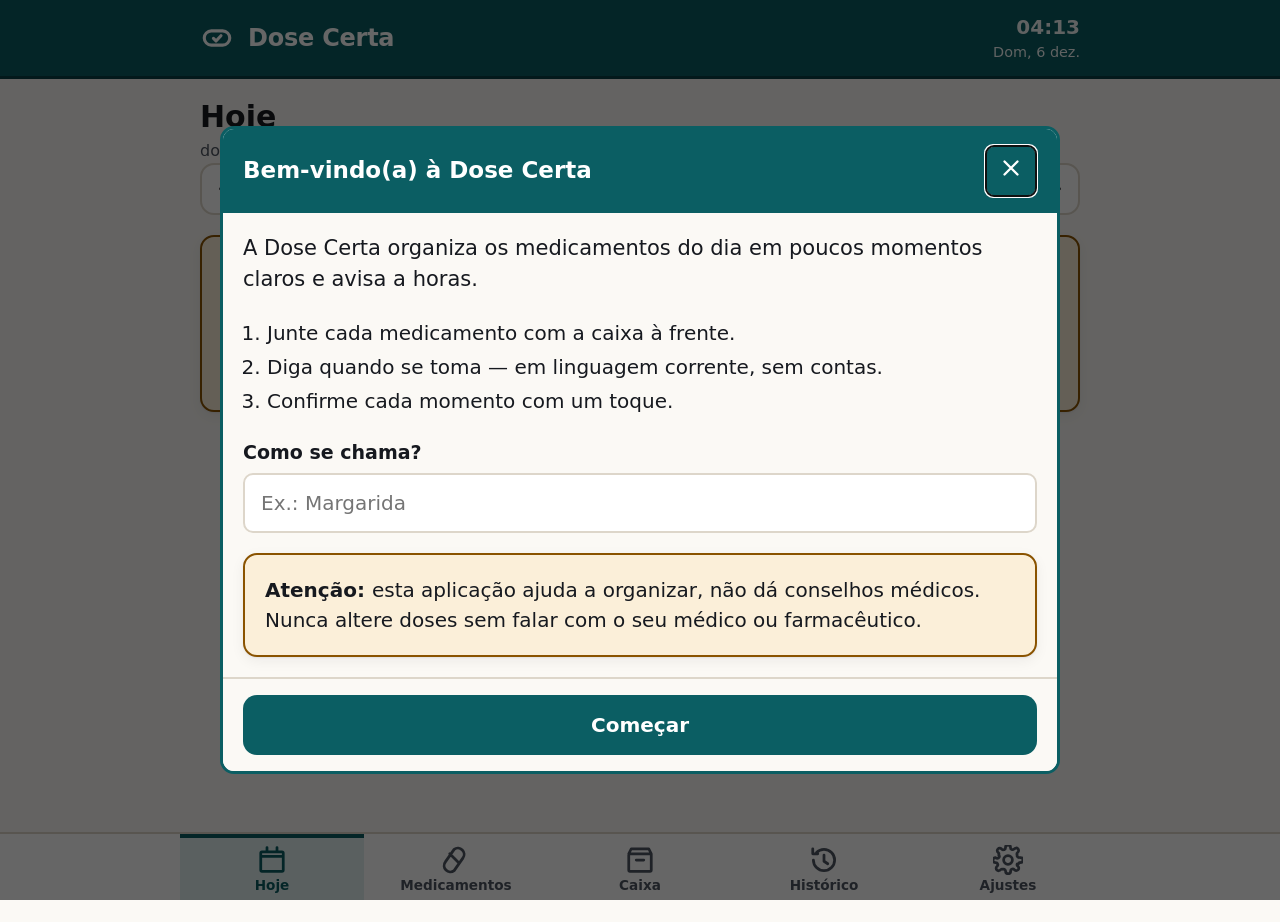
==== commit 36a04631: "Diagnostica os avisos e explica como usar o ficheiro do calendário Autorizar os avisos não produzia " ====
--- a/dose-certa/dose-certa-ficheiro-unico.html
+++ b/dose-certa/dose-certa-ficheiro-unico.html
@@ -1353,21 +1353,114 @@
   return Notification.permission;    // 'default' | 'granted' | 'denied'
 }
 
+// A partir de file:// o Chrome devolve 'denied' sem sequer mostrar a caixa de
+// autorização, e deixa Notification.permission em 'default'. Sem isto, a app
+// ficava a dizer «ainda não autorizou» e o botão parecia não fazer nada.
+let recusadoPelaOrigem = false;
+
 async function pedirPermissao() {
   if (!('Notification' in window)) return 'indisponivel';
   try {
-    return await Notification.requestPermission();
+    const resposta = await Notification.requestPermission();
+    if (resposta === 'denied' && Notification.permission === 'default') {
+      recusadoPelaOrigem = true;     // recusa do navegador, não da pessoa
+    }
+    return resposta;
   } catch {
+    recusadoPelaOrigem = true;
     return Notification.permission;
   }
+}
+
+/* -------------------------------------------------------------------------
+   Diagnóstico — porque é que os avisos não aparecem?
+   --------------------------------------------------------------------------
+   Falhar em silêncio é o pior que esta aplicação pode fazer: quem conta com
+   ela para tomar a medicação não tem como perceber que não vai ser avisado.
+   Esta função diz sempre o que se passa e o que fazer a seguir.
+   ------------------------------------------------------------------------- */
+
+async function diagnostico() {
+  if (!('Notification' in window)) {
+    return { podeAvisar: false, motivo: 'sem-suporte',
+      titulo: 'Este navegador não sabe mostrar avisos',
+      explicacao: 'Experimente o Chrome, o Edge, o Firefox ou o Safari numa versão recente.',
+      accao: null };
+  }
+
+  if (location.protocol === 'file:') {
+    return { podeAvisar: false, motivo: 'ficheiro',
+      titulo: 'Os avisos não funcionam a partir do ficheiro',
+      explicacao: 'Está a abrir a aplicação directamente do computador. Nesta situação o '
+        + 'navegador recusa os avisos sem sequer perguntar — não é nada que tenha feito mal. '
+        + 'Para ter lembretes, coloque a aplicação num endereço que comece por https:// '
+        + 'e abra-a por aí.',
+      accao: 'calendario' };
+  }
+
+  if (!window.isSecureContext) {
+    return { podeAvisar: false, motivo: 'inseguro',
+      titulo: 'Este endereço não permite avisos',
+      explicacao: `Está a abrir a aplicação por ${location.protocol}//. Os navegadores só `
+        + 'deixam avisar em endereços seguros, começados por https:// (ou em localhost, '
+        + 'durante testes).',
+      accao: 'calendario' };
+  }
+
+  if (recusadoPelaOrigem) {
+    return { podeAvisar: false, motivo: 'recusado-pelo-navegador',
+      titulo: 'O navegador recusou os avisos',
+      explicacao: 'O pedido de autorização foi recusado sem chegar a aparecer. Costuma '
+        + 'acontecer quando a página não está num endereço https:// ou quando os avisos '
+        + 'estão desligados nas definições do navegador.',
+      accao: 'calendario' };
+  }
+
+  if (Notification.permission === 'denied') {
+    return { podeAvisar: false, motivo: 'bloqueado',
+      titulo: 'Os avisos estão bloqueados para este site',
+      explicacao: 'Toque no cadeado ao lado do endereço, procure «Notificações» e escolha '
+        + '«Permitir». Depois volte aqui e faça o teste.',
+      accao: 'calendario' };
+  }
+
+  if (Notification.permission === 'default') {
+    return { podeAvisar: false, motivo: 'por-autorizar',
+      titulo: 'Ainda não autorizou os avisos',
+      explicacao: 'Sem essa autorização a aplicação não o pode chamar à hora certa.',
+      accao: 'autorizar' };
+  }
+
+  // Autorizado. No telemóvel, mostrar avisos exige um service worker registado.
+  let registo = null;
+  try { registo = (await navigator.serviceWorker?.getRegistration()) || null; } catch { /* */ }
+  const noTelemovel = /Android|iPhone|iPad|iPod/i.test(navigator.userAgent);
+  if (!registo && noTelemovel) {
+    return { podeAvisar: false, motivo: 'sem-service-worker',
+      titulo: 'Falta um pedaço da aplicação para avisar no telemóvel',
+      explicacao: 'Os avisos em telemóvel precisam da aplicação instalada a partir de um '
+        + 'endereço https://. Recarregue a página; se continuar assim, adicione a aplicação '
+        + 'ao ecrã principal e volte a abrir por aí.',
+      accao: 'calendario' };
+  }
+
+  return { podeAvisar: true, motivo: 'ok',
+    titulo: 'Os avisos estão a funcionar neste dispositivo',
+    explicacao: 'Faça o teste abaixo para confirmar que ouve e vê o lembrete.',
+    accao: 'testar' };
 }
 
 /* -------------------------------------------------------------------------
    Canais de aviso
    ------------------------------------------------------------------------- */
 
+/**
+ * Mostra uma notificação do sistema. Devolve `true` se alguma via resultou.
+ * Nunca engole a falha em silêncio: quem depende disto para tomar medicação
+ * precisa de saber quando o aviso não chegou.
+ */
 async function mostrarNotificacao(titulo, corpo, etiqueta) {
-  if (estadoPermissao() !== 'granted') return;
+  if (estadoPermissao() !== 'granted') return false;
   const opcoes = {
     body: corpo,
     tag: etiqueta,
@@ -1377,11 +1470,21 @@
     badge: 'assets/icone.svg',
     lang: 'pt-PT',
   };
+
+  // No telemóvel só a via do service worker resulta: o construtor Notification
+  // lança «Illegal constructor» no Chrome para Android.
   try {
     const registo = await navigator.serviceWorker?.getRegistration();
-    if (registo) { await registo.showNotification(titulo, opcoes); return; }
-  } catch { /* segue para o caminho simples */ }
-  try { new Notification(titulo, opcoes); } catch { /* ignorado */ }
+    if (registo) { await registo.showNotification(titulo, opcoes); return true; }
+  } catch (erro) {
+    console.warn('Aviso pelo service worker falhou', erro);
+  }
+
+  try { new Notification(titulo, opcoes); return true; }
+  catch (erro) {
+    console.warn('Aviso pelo construtor falhou', erro);
+    return false;
+  }
 }
 
 let contexto = null;
@@ -1506,12 +1609,18 @@
    Teste do aviso — deixa a pessoa confirmar que ouve e vê o lembrete
    ------------------------------------------------------------------------- */
 
+/**
+ * Experimenta todos os canais e diz o que resultou, para a pessoa poder
+ * confirmar que vai mesmo ser avisada.
+ */
 async function testarAviso() {
   if (estadoPermissao() === 'default') await pedirPermissao();
-  await mostrarNotificacao('Dose Certa — teste', 'É assim que vai receber os lembretes.', 'teste');
+  const notificou = await mostrarNotificacao(
+    'Dose Certa — teste', 'É assim que vai receber os lembretes.', 'teste');
   tocarSom();
   vibrar();
   falar('Este é um aviso de teste da Dose Certa.');
+  return { notificou, som: !!estado.config.som, voz: !!estado.config.voz };
 }
 
 /* ===== js/formulario.js ===== */
@@ -2023,15 +2132,24 @@
 function cartoesDeAlerta(redesenhar) {
   const cartoes = [];
 
-  const permissao = avisos.estadoPermissao();
-  if (permissao === 'default') {
-    cartoes.push(el('div', { classe: 'cartao cartao--aviso sem-impressao' }, [
-      el('h3', { texto: '🔔 Ainda não pode receber lembretes' }),
-      el('p', { texto: 'Autorize os avisos para a app o poder chamar à hora certa.' }),
-      el('button', { classe: 'btn btn--principal btn--largo', type: 'button', texto: 'Autorizar avisos',
-        ao: { click: async () => { await avisos.pedirPermissao(); redesenhar(); } } }),
+  // Preenchido depois do diagnóstico, para não oferecer «autorizar» onde isso
+  // nunca poderia resultar — por exemplo com a aplicação aberta do disco.
+  const zonaAvisos = el('div', { classe: 'sem-impressao' });
+  cartoes.push(zonaAvisos);
+  avisos.diagnostico().then((d) => {
+    zonaAvisos.replaceChildren();
+    if (d.podeAvisar) return;
+    zonaAvisos.append(el('div', { classe: 'cartao cartao--aviso' }, [
+      el('h3', { texto: `🔔 ${d.titulo}` }),
+      el('p', { texto: d.explicacao }),
+      d.accao === 'autorizar'
+        ? el('button', { classe: 'btn btn--principal btn--largo', type: 'button',
+            texto: 'Autorizar avisos',
+            ao: { click: async () => { await avisos.pedirPermissao(); redesenhar(); } } })
+        : el('p', { classe: 'campo__ajuda', style: 'margin:0',
+            texto: 'Em Ajustes encontra a alternativa: pôr as tomas no calendário do telemóvel.' }),
     ]));
-  }
+  });
 
   alertasDeStock().forEach(({ med, dias }) => {
     cartoes.push(el('div', { classe: `cartao ${dias <= 2 ? 'cartao--erro' : 'cartao--aviso'} sem-impressao` }, [
@@ -2491,6 +2609,63 @@
   });
 }
 
+/* -------------------------------------------------------------------------
+   Guia do calendário — um ficheiro .ics não ajuda ninguém sem instruções
+   ------------------------------------------------------------------------- */
+
+const PASSOS_CALENDARIO = [
+  { id: 'android', rotulo: '📱 Android', passos: [
+    'O ficheiro fica em Transferências, com o nome dose-certa-medicacao.ics.',
+    'Abra a aplicação Ficheiros (ou Transferências) e toque no ficheiro.',
+    'Escolha abrir com o Google Calendar ou Calendário.',
+    'Confirme em «Importar» e escolha o calendário onde quer guardar as tomas.',
+    'Se o telemóvel não souber abrir o ficheiro: envie-o para si por e-mail e abra o anexo no telemóvel.',
+  ] },
+  { id: 'iphone', rotulo: '📱 iPhone ou iPad', passos: [
+    'O ficheiro fica em Transferências, na aplicação Ficheiros.',
+    'Toque no ficheiro dose-certa-medicacao.ics.',
+    'Toque em «Adicionar tudo» quando o iPhone perguntar.',
+    'Escolha o calendário onde quer guardar as tomas.',
+  ] },
+  { id: 'computador', rotulo: '💻 Computador', passos: [
+    'Google Calendar: abra calendar.google.com, clique na roda dentada, '
+      + '«Definições», depois «Importar e exportar», escolha o ficheiro e clique em «Importar».',
+    'Outlook: menu «Ficheiro», «Abrir e Exportar», «Importar/Exportar», '
+      + '«Importar um ficheiro iCalendar (.ics)».',
+    'No Mac, basta fazer duplo clique no ficheiro e confirmar no Calendário.',
+  ] },
+];
+
+function abrirGuiaCalendario() {
+  const corpo = el('div');
+  corpo.append(
+    el('p', { style: 'font-size:1.02rem',
+      texto: 'Acabou de descarregar um ficheiro com todas as suas tomas. Ao juntá-lo ao '
+           + 'calendário do telemóvel, os alarmes passam a ser do próprio telemóvel: tocam '
+           + 'mesmo com esta aplicação fechada.' }),
+  );
+
+  PASSOS_CALENDARIO.forEach((plataforma) => {
+    corpo.append(el('section', { classe: 'cartao', style: 'margin-bottom:.8rem' }, [
+      el('h3', { texto: plataforma.rotulo }),
+      el('ol', { style: 'padding-left:1.2rem;margin:0;line-height:1.6' },
+        plataforma.passos.map((passo) => el('li', { texto: passo, style: 'margin-bottom:.4rem' }))),
+    ]));
+  });
+
+  corpo.append(el('div', { classe: 'cartao cartao--aviso', style: 'margin:0' }, [
+    el('strong', { texto: 'Quando a medicação mudar: ' }),
+    'apague estes eventos do calendário e volte a exportar. Caso contrário ficam a '
+    + 'tocar horas que já não são as suas.',
+  ]));
+
+  abrirModal({
+    titulo: 'Como pôr as tomas no calendário',
+    corpo,
+    accoes: [{ rotulo: 'Percebi', classe: 'btn--principal', largo: true, aoClicar: (fechar) => fechar() }],
+  });
+}
+
 /* =========================================================================
    ECRÃ 5 — AJUSTES
    ========================================================================= */
@@ -2536,21 +2711,40 @@
   ]));
 
   /* --- lembretes ---------------------------------------------------------- */
-  const permissao = avisos.estadoPermissao();
-  const textoPermissao = {
-    granted: '✓ Os avisos estão autorizados neste dispositivo.',
-    denied: '✗ Os avisos foram bloqueados. Autorize nas definições do navegador para este site.',
-    default: 'Ainda não autorizou os avisos.',
-    indisponivel: 'Este navegador não suporta avisos do sistema.',
-  }[permissao];
+  // O diagnóstico é assíncrono: o cartão aparece já e preenche-se a seguir.
+  const zonaDiagnostico = el('div', { 'aria-live': 'polite' },
+    [el('p', { classe: 'campo__ajuda', texto: 'A verificar os avisos…' })]);
+
+  avisos.diagnostico().then((d) => {
+    zonaDiagnostico.replaceChildren();
+    zonaDiagnostico.append(
+      el('div', { classe: `cartao ${d.podeAvisar ? 'cartao--ok' : 'cartao--aviso'}`, style: 'margin:0 0 .8rem' }, [
+        el('h3', { texto: `${d.podeAvisar ? '✓' : '⚠'} ${d.titulo}` }),
+        el('p', { style: 'margin:0', texto: d.explicacao }),
+      ]),
+    );
+    if (d.accao === 'autorizar') {
+      zonaDiagnostico.append(el('button', {
+        classe: 'btn btn--principal btn--largo', type: 'button', texto: 'Autorizar avisos',
+        ao: { click: async () => { await avisos.pedirPermissao(); redesenhar(); } },
+      }));
+    }
+    if (d.accao === 'testar') {
+      zonaDiagnostico.append(el('button', {
+        classe: 'btn btn--neutro btn--largo', type: 'button',
+        ao: { click: async () => {
+          const r = await avisos.testarAviso();
+          avisar(r.notificou
+            ? 'Aviso enviado. Se não o viu, verifique as notificações nas definições do telemóvel.'
+            : 'Não foi possível mostrar o aviso neste dispositivo. Use o calendário, aqui abaixo.');
+        } },
+      }, [icone('relogio', '1.2rem'), 'Experimentar um aviso']));
+    }
+  });
 
   raiz.append(el('section', { classe: 'cartao' }, [
     el('h2', { texto: 'Lembretes' }),
-    el('p', { texto: textoPermissao }),
-    permissao === 'default'
-      ? el('button', { classe: 'btn btn--principal btn--largo', type: 'button', texto: 'Autorizar avisos',
-          ao: { click: async () => { await avisos.pedirPermissao(); redesenhar(); } } })
-      : null,
+    zonaDiagnostico,
     el('div', { classe: 'opcoes', style: 'margin:.8rem 0' }, [
       interruptor({ id: 'a-som', rotulo: 'Tocar um som', ligado: estado.config.som,
         aoMudar: (v) => { estado.config.som = v; guardar(); } }),
@@ -2560,19 +2754,20 @@
     campoTexto({ id: 'a-antecedencia', rotulo: 'Avisar quantos minutos antes', tipo: 'number',
       valor: String(estado.config.avisoAntecedenciaMin), atributos: { min: '0', max: '60', step: '5' },
       aoMudar: (v) => { estado.config.avisoAntecedenciaMin = Number(v) || 0; guardar(); } }),
-    el('button', { classe: 'btn btn--neutro btn--largo', type: 'button',
-      ao: { click: () => avisos.testarAviso() } }, [icone('relogio', '1.2rem'), 'Experimentar um aviso']),
-    el('div', { classe: 'cartao cartao--aviso', style: 'margin:1rem 0 0' }, [
-      el('strong', { texto: 'Importante: ' }),
-      'com a aplicação fechada, um site não consegue tocar sozinho. '
-      + 'Para alarmes garantidos, envie as tomas para o calendário do telemóvel — o botão está aqui abaixo.',
+    el('div', { classe: 'cartao', style: 'margin:1rem 0 0' }, [
+      el('h3', { texto: '⏰ Alarmes garantidos, com a aplicação fechada' }),
+      el('p', { texto: 'Um site só consegue avisar enquanto está aberto. Para ter alarmes '
+        + 'que tocam sempre, junte as tomas ao calendário do telemóvel — passam a ser '
+        + 'alarmes do próprio telemóvel.' }),
+      el('button', { classe: 'btn btn--principal btn--largo', type: 'button',
+        ao: { click: () => {
+          if (!estado.medicamentos.length) { avisar('Junte primeiro os medicamentos.'); return; }
+          descarregar('dose-certa-medicacao.ics', gerarICS({ dias: 180 }), 'text/calendar;charset=utf-8');
+          abrirGuiaCalendario();
+        } } }, [icone('descarregar', '1.2rem'), 'Enviar tomas para o calendário']),
+      el('button', { classe: 'btn btn--neutro btn--largo', type: 'button', style: 'margin-top:.6rem',
+        texto: 'Como é que faço isto?', ao: { click: abrirGuiaCalendario } }),
     ]),
-    el('button', { classe: 'btn btn--principal btn--largo', type: 'button', style: 'margin-top:.8rem',
-      ao: { click: () => {
-        if (!estado.medicamentos.length) { avisar('Junte primeiro os medicamentos.'); return; }
-        descarregar('dose-certa-medicacao.ics', gerarICS({ dias: 180 }), 'text/calendar;charset=utf-8');
-        avisar('Ficheiro criado. Abra-o para o juntar ao calendário.');
-      } } }, [icone('descarregar', '1.2rem'), 'Enviar tomas para o calendário']),
   ]));
 
   /* --- organização --------------------------------------------------------- */
@@ -2888,7 +3083,7 @@
 else arrancar();
 
 /* ===== espaços de nomes ===== */
-const avisos = { definirCallbackAlarme, estadoPermissao, pedirPermissao, tocarSom, falar, vibrar, iniciarVigia, pararVigia, reagendar, esquecerAviso, ultimoBlocoAvisado, testarAviso };
+const avisos = { definirCallbackAlarme, estadoPermissao, pedirPermissao, diagnostico, tocarSom, falar, vibrar, iniciarVigia, pararVigia, reagendar, esquecerAviso, ultimoBlocoAvisado, testarAviso };
 const vistas = { reporDia, vistaHoje, vistaMedicamentos, vistaCaixa, vistaHistorico, vistaAjustes };
 const avisosMod = avisos;
 })();
